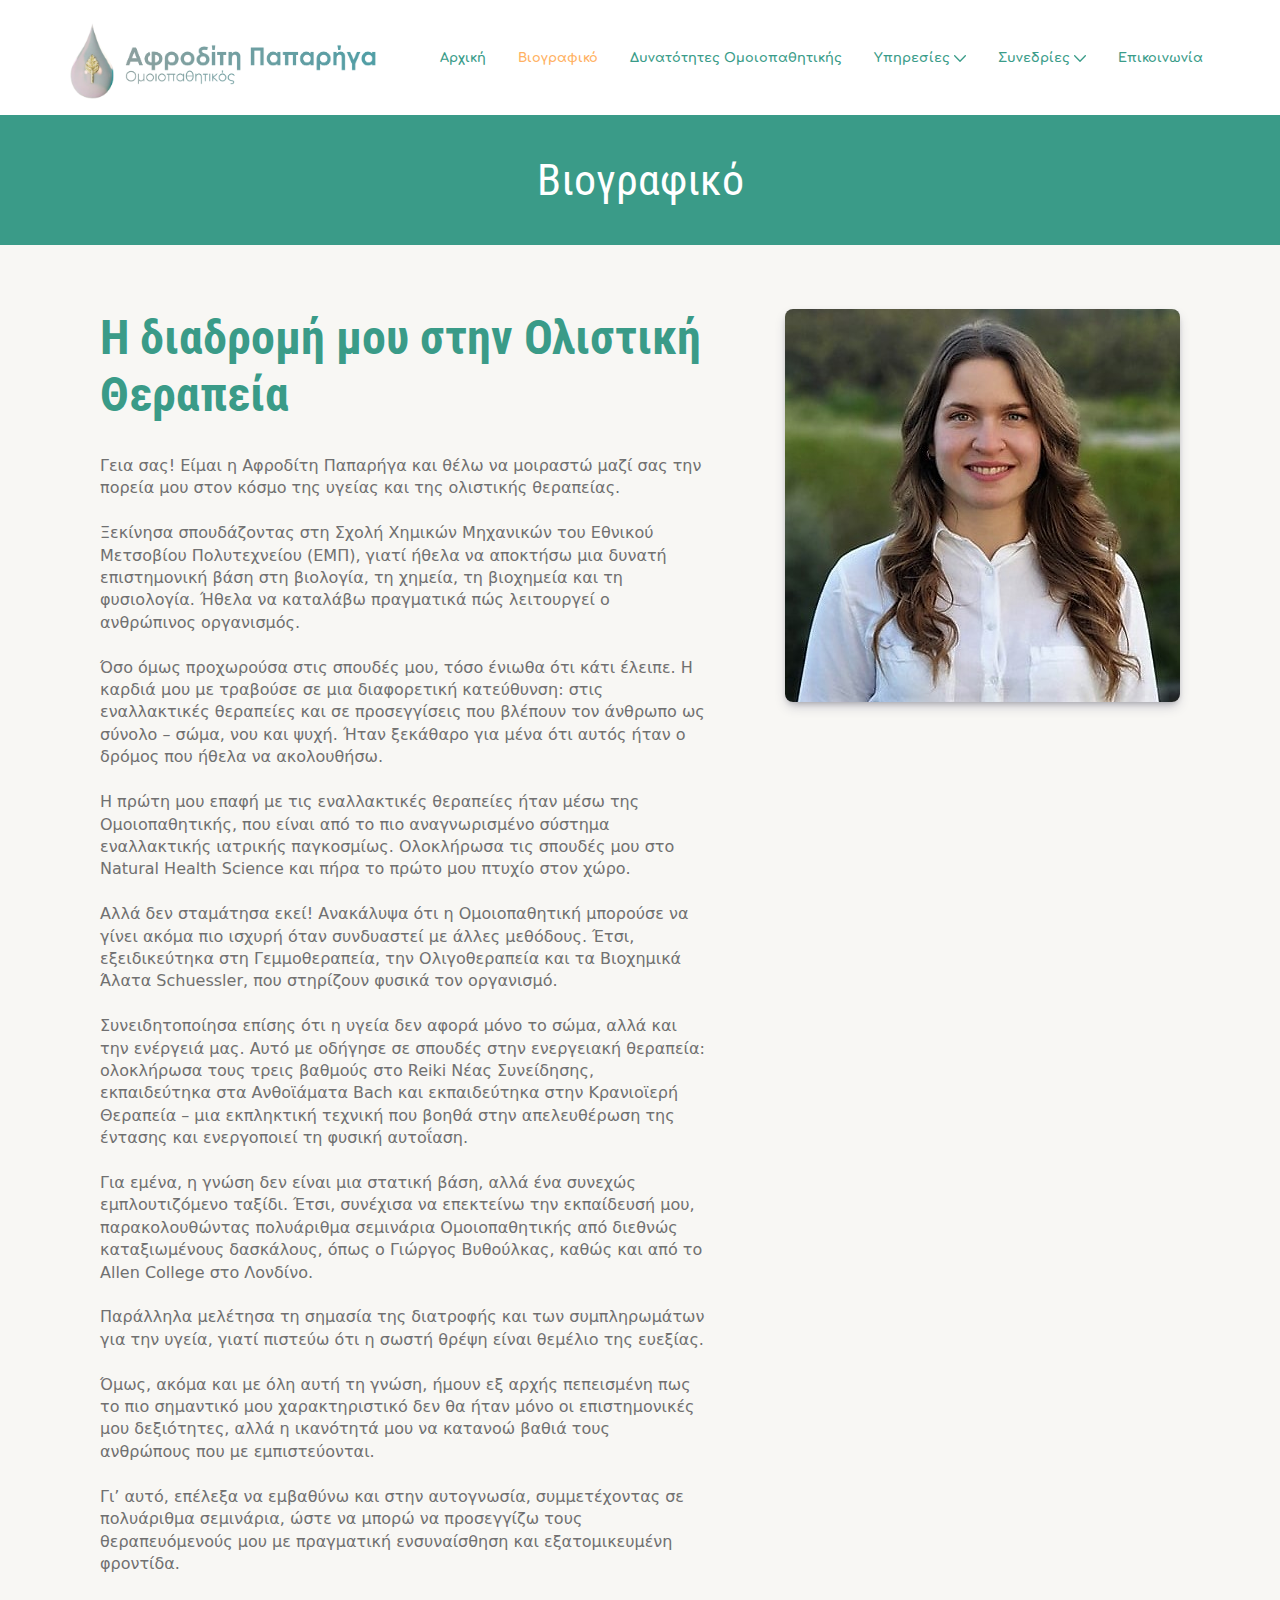
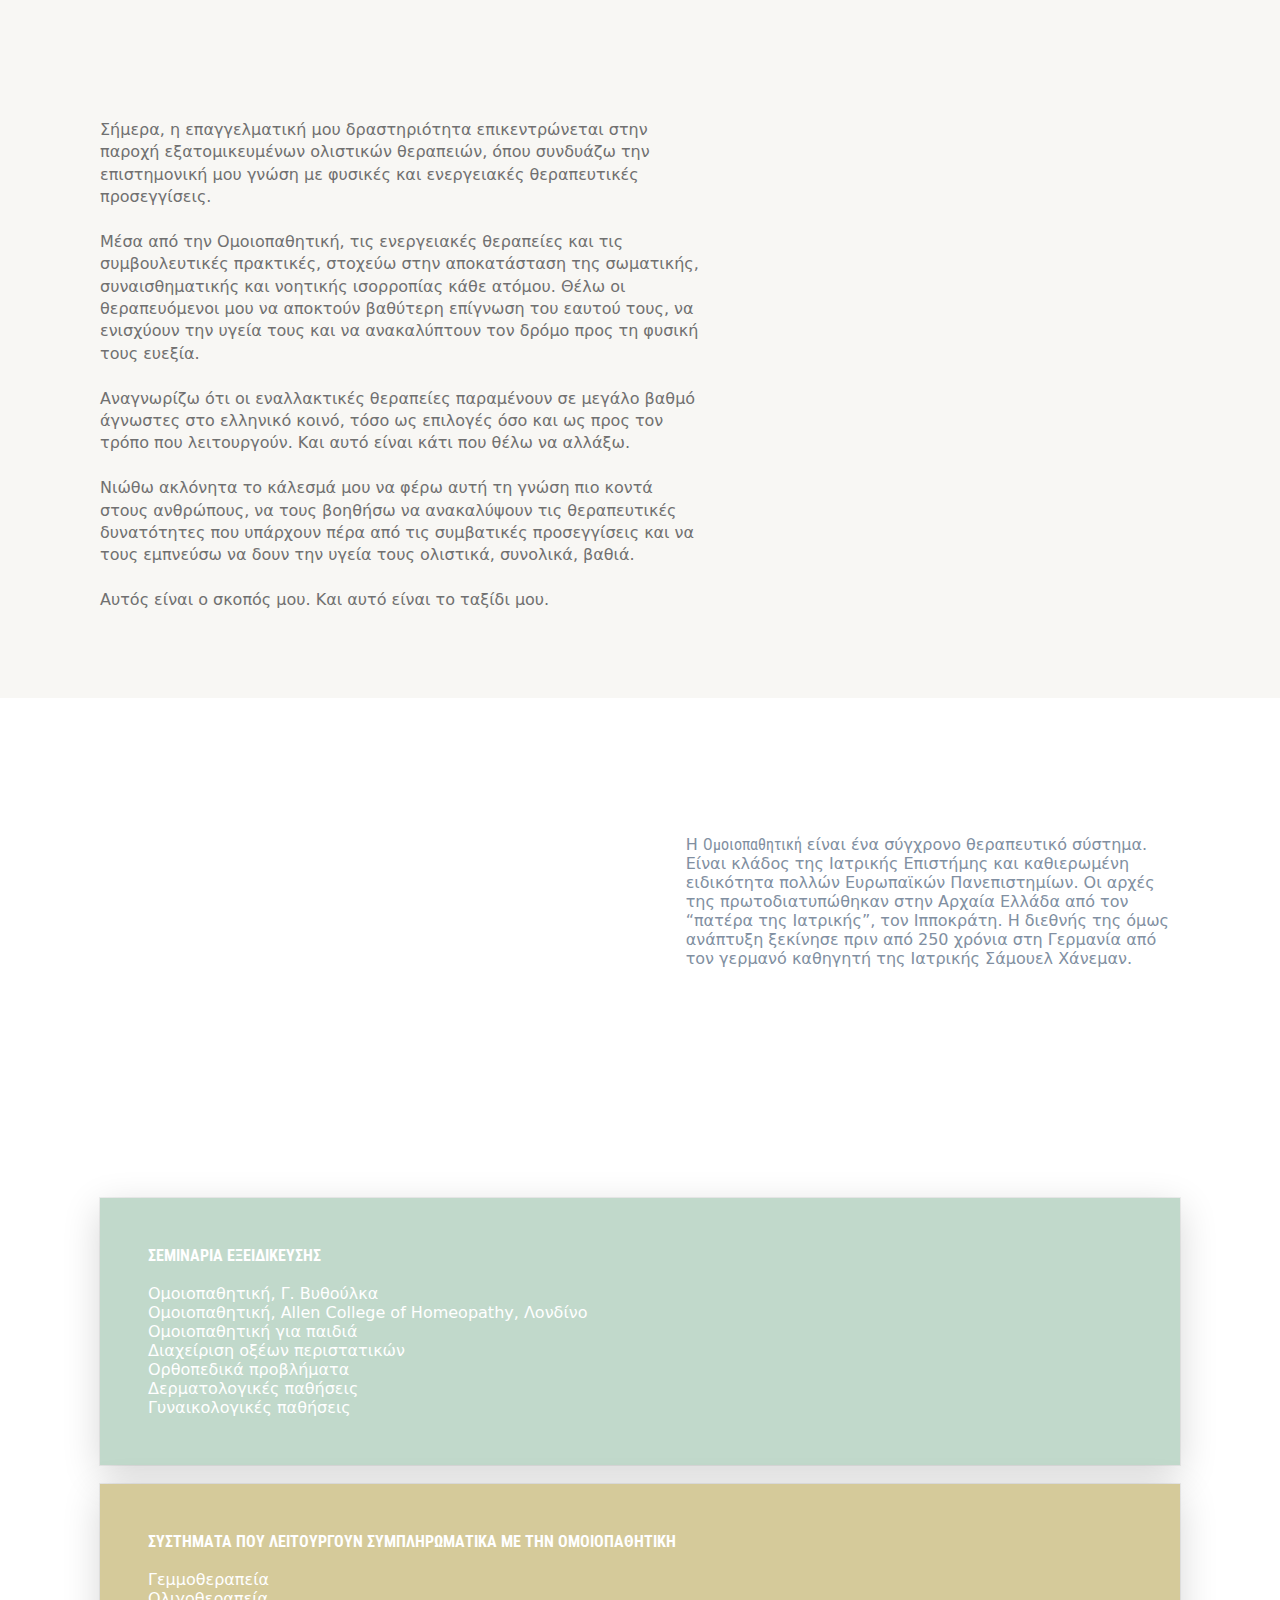
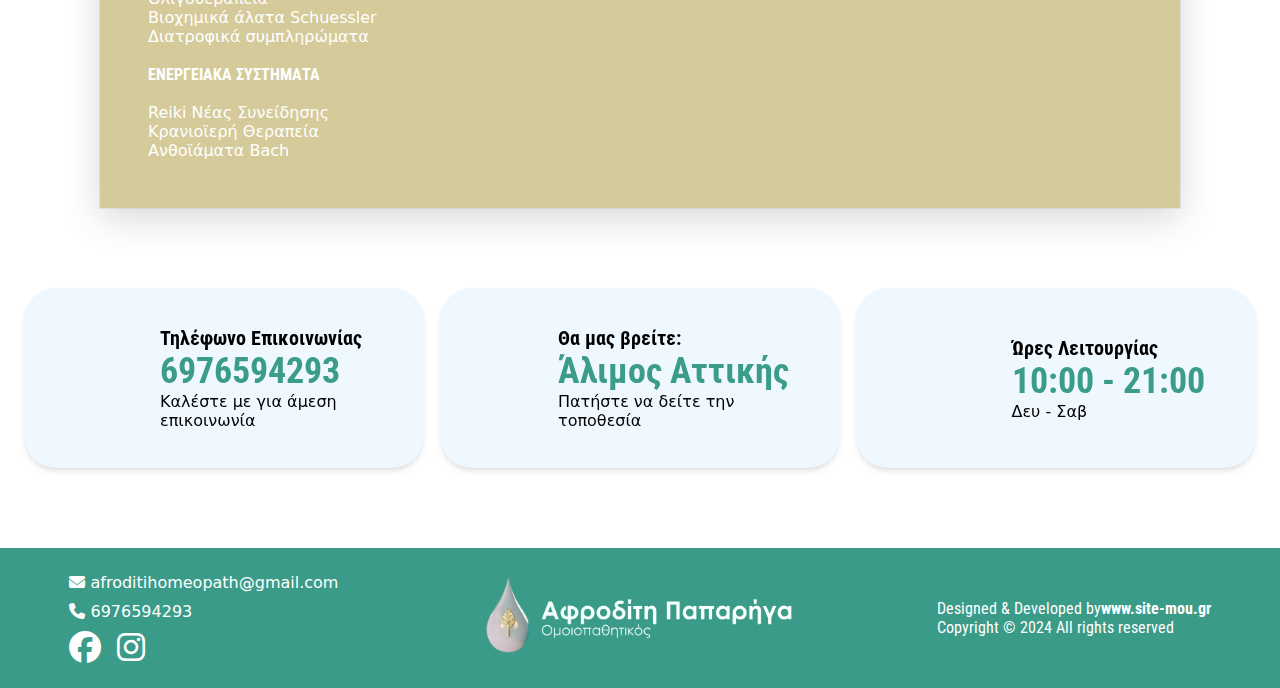
==== bio.html @ 02748677 "final content" ====
<!DOCTYPE html>
<html lang="en">
    <head>
        <!-- SEO Meta Tags -->
    <title> Αφροδίτη Παπαρήγα | Βιογραφικό</title>
    <meta name="description" content="Η Αφροδίτη Παπαρήγα, εξειδικευμένη ομοιοπαθητικός, προσφέρει φυσικές θεραπείες και εξατομικευμένη φροντίδα για την αποκατάσταση της υγείας σας. Κλείστε ραντεβού σήμερα!">
    <meta name="keywords" content="βιογραφικό, επαγγελματικό προφίλ, εμπειρία, ολιστική υγεία, ομοιοπαθητική, εναλλακτικές θεραπείες, φυσικές θεραπείες, θεραπευτής, ειδικός υγείας, προσωπική διαδρομή, επαγγελματική πορεία">
    <meta name="author" content="Αφροδίτη Παπαρήγα">

    <!-- Open Graph / Facebook -->
    <meta property="og:type" content="website">
    <meta property="og:url" content="https://homeopath-afroditi.netlify.app/bio">
    <meta property="og:title" content="Βιογραφικό">
    <meta property="og:description" content="Εξειδικευμένη ομοιοπαθητικός, προσφέροντας εξατομικευμένες θεραπείες για τη φυσική αποκατάσταση της ισορροπίας του οργανισμού.">
    <meta property="og:image" content="https://homeopath-afroditi.netlify.app/images/logo3.png">

    <!-- Twitter -->
    <meta property="twitter:card" content="summary_large_image">
    <meta property="twitter:url" content="https://homeopath-afroditi.netlify.app/bio">
    <meta property="twitter:title" content="Ομοιοπαθητικός Αφροδίτη Παπαρήγα - Φυσικές Θεραπείες & Ολιστική Υγεία">
    <meta property="twitter:description" content="Εξειδικευμένη ομοιοπαθητικός, προσφέροντας εξατομικευμένες θεραπείες για τη φυσική αποκατάσταση της ισορροπίας του οργανισμού.">
    <meta property="twitter:image" content="https://homeopath-afroditi.netlify.app/images/logo3.png">

    <!-- Structured Data -->
    <script type="application/ld+json">
        {
        "@context": "http://schema.org",
        "@type": "LocalBusiness",
        "name": "Αφροδίτη Παπαρήγα",
        "jobTitle": "Ομοιοπαθητικός",
        "description": "Εξειδικευμένη ομοιοπαθητικός με εμπειρία στην ολιστική προσέγγιση της υγείας, προσφέροντας εξατομικευμένες θεραπείες για τη φυσική αποκατάσταση της ισορροπίας του οργανισμού.",
        "email": "afroditihomeopath@gmail.com",
        "telephone": "+306976594293",
        "url": "https://homeopath-afroditi.netlify.app/",
        "sameAs": [
            "https://www.instagram.com/homeopath_afroditi/",
            "https://www.facebook.com/profile.php?id=100091454679012"
        ]
        }
    </script>

        <!-- Breadcrumb Schema -->
        <script src="breadcrumb-schema.js"></script>

        <!-- Sitemap and Robots -->
        <link rel="sitemap" type="application/xml" title="Sitemap" href="https://homeopath-afroditi.netlify.app/sitemap.xml">
        <meta name="robots" content="index, follow">
    
    <!-- Favicon -->
    <link rel="icon" href="images/favicon.png" type="image/x-icon">
    <meta name="viewport" content="width=device-width, initial-scale=1.0">

    <link rel="stylesheet" href="https://cdnjs.cloudflare.com/ajax/libs/font-awesome/6.4.0/css/all.min.css">
    <link rel="stylesheet" href="/styles.css">
    <link rel="stylesheet" href="/bio.css">

    <link rel="preconnect" href="https://fonts.googleapis.com">
    <link rel="preconnect" href="https://fonts.gstatic.com" crossorigin>
    <link href="https://fonts.googleapis.com/css2?family=Comfortaa:wght@300..700&family=Euphoria+Script&family=Ibarra+Real+Nova:ital,wght@0,400..700;1,400..700&family=Nunito:ital,wght@0,200..1000;1,200..1000&family=Roboto+Condensed:ital,wght@0,100..900;1,100..900&display=swap" rel="stylesheet">
</head>
<body>
    <header>
        <div class="header">
            <a href="index.html" class="logo-container">
                <img src="/images/logo.png" alt="Λογότυπο Παπαρήγα Αφροδίτη" class="logo">
            </a>
            <div class="burger-menu">&#9776;</div>
            <nav>
                <ul>
                    <li><a href="index.html" class="nav-item">Αρχική</a></li>
                    <li><a href="bio.html" class="nav-item" style="color: #FFB162;">Βιογραφικό</a></li>
                    <li class="nav-item dropdown">
                        <a href="dunatotites_omoiopathitikis.html" class="nav-link">Δυνατότητες&nbsp;Ομοιοπαθητικής</a>
                        <ul class="dropdown-menu">
                            <li><a href="dunatotites_omoiopathitikis.html#dermatika">Διαχείριση Δερματικών</a></li>
                            <li><a href="dunatotites_omoiopathitikis.html#autoanosa">Διαχείριση Αυτοάνοσων Νοσημάτων</a></li>
                            <li><a href="dunatotites_omoiopathitikis.html#ormonika">Αποκατάσταση Ορμονικής Ισορροπίας</a></li>
                            <li><a href="dunatotites_omoiopathitikis.html#xronia">Αντιμετώπιση Χρόνιων Πόνων</a></li>
                            <li><a href="dunatotites_omoiopathitikis.html#agxos">Διαχείριση Άγχους και Στρες</a></li>
                            <li><a href="dunatotites_omoiopathitikis.html#pepsi">Βελτίωση Πέψης και Υγείας Εντέρου</a></li>
                            <li><a href="dunatotites_omoiopathitikis.html#enisxisi">Ενίσχυση του Ανοσοποιητικού Συστήματος</a></li>
                            <li><a href="dunatotites_omoiopathitikis.html#ipnos">Βελτίωση του Ύπνου</a></li>
                            <li><a href="dunatotites_omoiopathitikis.html#detox">DETOX- Αποτοξίνωση και Καθαρισμός Σώματος</a></li>
                        </ul>
                    </li>
                    <li class="nav-item dropdown">
                        <a href="services/omoiopathitiki.html" class="nav-link">Υπηρεσίες&nbsp;<img src="images/line-angle-down-icon.svg" alt="^"></a>
                        <ul class="dropdown-menu">
                            <li><a href="services/omoiopathitiki.html">Ομοιοπαθητική</a></li>
                            <li><a href="services/fisiki_upostiriksi.html">Συμπληρωματικά Συστήματα Φυσικής Υποστήριξης του οργανισμού</a></li>
                            <li><a href="services/energiakes_therapeies.html">Ενεργειακές Θεραπείες</a></li>
                        </ul>
                    </li>
                    <li class="nav-item dropdown">
                        <a href="services/diazosis.html" class="nav-link">Συνεδρίες&nbsp;<img src="images/line-angle-down-icon.svg" alt="^"></a>
                        <ul class="dropdown-menu">
                            <li><a href="/services/onlinesession.html">Διαδικτυακές Συνεδρίες</a></li>
                            <li><a href="services/diazosis.html">Δια Ζώσης Συνεδρίες</a></li>
                        </ul>
                    </li>
                    <li class="nav-item dropdown-mobile">
                        <div class="nav-link">Δυνατότητες&nbsp;Ομοιοπαθητικής&nbsp;<img src="images/line-angle-down-icon.svg" alt="^"></div>
                        <ul class="dropdown-menu-mobile">
                            <li><a href="dunatotites_omoiopathitikis.html#dermatika">Διαχείριση Δερματικών</a></li>
                            <li><a href="dunatotites_omoiopathitikis.html#autoanosa">Διαχείριση Αυτοάνοσων Νοσημάτων</a></li>
                            <li><a href="dunatotites_omoiopathitikis.html#ormonika">Αποκατάσταση Ορμονικής Ισορροπίας</a></li>
                            <li><a href="dunatotites_omoiopathitikis.html#xronia">Αντιμετώπιση Χρόνιων Πόνων</a></li>
                            <li><a href="dunatotites_omoiopathitikis.html#agxos">Διαχείριση Άγχους και Στρες</a></li>
                            <li><a href="dunatotites_omoiopathitikis.html#pepsi">Βελτίωση Πέψης και Υγείας Εντέρου</a></li>
                            <li><a href="dunatotites_omoiopathitikis.html#enisxisi">Ενίσχυση του Ανοσοποιητικού Συστήματος</a></li>
                            <li><a href="dunatotites_omoiopathitikis.html#ipnos">Βελτίωση του Ύπνου</a></li>
                            <li><a href="dunatotites_omoiopathitikis.html#detox">DETOX- Αποτοξίνωση και Καθαρισμός Σώματος</a></li>
                        </ul>
                    </li>
                    <li class="nav-item dropdown-mobile">
                        <div class="nav-link">Υπηρεσίες&nbsp;<img src="images/line-angle-down-icon.svg" alt="^"></div>
                        <ul class="dropdown-menu-mobile">
                            <li><a href="services/omoiopathitiki.html">Ομοιοπαθητική</a></li>
                            <li><a href="services/fisiki_upostiriksi.html">Συμπληρωματικά Συστήματα Φυσικής Υποστήριξης του οργανισμού</a></li>
                            <li><a href="services/energiakes_therapeies.html">Ενεργειακές Θεραπείες</a></li>
                        </ul>
                    </li>
                    <li class="nav-item dropdown-mobile">
                        <div class="nav-link">Συνεδρίες&nbsp;<img src="images/line-angle-down-icon.svg" alt="^"></div>
                        <ul class="dropdown-menu-mobile">
                            <li><a href="/services/onlinesession.html">Διαδικτυακές Συνεδρίες</a></li>
                            <li><a href="services/diazosis.html">Δια Ζώσης Συνεδρίες</a></li>
                        </ul>
                    </li>                    
                    <li><a href="contact.html" class="nav-item">Επικοινωνία</a></li>
                    <li>
                        <div class="nav-footer">
                            <img src="/images/logo.png" alt="Λογότυπο Αφροδίτη Παπαρήγα" class="logo">

                            <a href="mailto: afroditihomeopath@gmail.com">
                                <p><i class="fas fa-envelope"></i> afroditihomeopath@gmail.com</p>
                            </a>
                            <a href="tel:+306976594293">
                                <p><i class="fas fa-phone"></i> 6976594293</p>
                            </a>
                            <div class="social-icons">
                                <a href="https://www.facebook.com/profile.php?id=100091454679012" class="social-icon" aria-label="Facebook"><i class="fab fa-facebook"></i></a>
                                <a href="https://www.instagram.com/homeopath_afroditi/" class="social-icon" aria-label="Instagram"><i class="fab fa-instagram"></i></a>
                            </div>
                        </div>
                    </li>
                </ul>
            </nav>
        </div>
    </header>
    <div class="title-container">
        <div class="text-animation">Βιογραφικό</div>
    </div>
    <section class="about">
        <div class="about-container">
            <div class="liga-logia"> 
                <h2>Η διαδρομή μου στην Ολιστική Θεραπεία</h2>

                <p>
                    Γεια σας! Είμαι η Αφροδίτη Παπαρήγα και θέλω να μοιραστώ μαζί σας την πορεία
                    μου στον κόσμο της υγείας και της ολιστικής θεραπείας.
                    <br><br>
                                        
                    Ξεκίνησα σπουδάζοντας στη Σχολή Χημικών Μηχανικών του Εθνικού Μετσοβίου
                    Πολυτεχνείου (ΕΜΠ), γιατί ήθελα να αποκτήσω μια δυνατή επιστημονική βάση στη
                    βιολογία, τη χημεία, τη βιοχημεία και τη φυσιολογία. Ήθελα να καταλάβω πραγματικά
                    πώς λειτουργεί ο ανθρώπινος οργανισμός.
                    
                    <br><br>
                    Όσο όμως προχωρούσα στις σπουδές μου, τόσο ένιωθα ότι κάτι έλειπε. Η καρδιά
                    μου με τραβούσε σε μια διαφορετική κατεύθυνση: στις εναλλακτικές θεραπείες και σε
                    προσεγγίσεις που βλέπουν τον άνθρωπο ως σύνολο – σώμα, νου και ψυχή. Ήταν
                    ξεκάθαρο για μένα ότι αυτός ήταν ο δρόμος που ήθελα να ακολουθήσω.
                    
                    <br><br>
                    Η πρώτη μου επαφή με τις εναλλακτικές θεραπείες ήταν μέσω της Ομοιοπαθητικής,
                    που είναι από τo πιο αναγνωρισμένo σύστημα εναλλακτικής ιατρικής παγκοσμίως.
                    Ολοκλήρωσα τις σπουδές μου στο Natural Health Science και πήρα το πρώτο μου
                    πτυχίο στον χώρο.
                    
                    <br><br>
                    Αλλά δεν σταμάτησα εκεί! Ανακάλυψα ότι η Ομοιοπαθητική μπορούσε να γίνει ακόμα
                    πιο ισχυρή όταν συνδυαστεί με άλλες μεθόδους. Έτσι, εξειδικεύτηκα στη
                    Γεμμοθεραπεία, την Ολιγοθεραπεία και τα Βιοχημικά Άλατα Schuessler, που
                    στηρίζουν φυσικά τον οργανισμό.
                    <br><br>
                    Συνειδητοποίησα επίσης ότι η υγεία δεν αφορά μόνο το σώμα, αλλά και την ενέργειά
                    μας. Αυτό με οδήγησε σε σπουδές στην ενεργειακή θεραπεία: ολοκλήρωσα τους
                    τρεις βαθμούς στο Reiki Νέας Συνείδησης, εκπαιδεύτηκα στα Ανθοϊάματα Bach
                    και εκπαιδεύτηκα στην Κρανιοϊερή Θεραπεία – μια εκπληκτική τεχνική που βοηθά
                    στην απελευθέρωση της έντασης και ενεργοποιεί τη φυσική αυτοΐαση.
                    <br><br>
                    Για εμένα, η γνώση δεν είναι μια στατική βάση, αλλά ένα συνεχώς εμπλουτιζόμενο
                    ταξίδι. Έτσι, συνέχισα να επεκτείνω την εκπαίδευσή μου, παρακολουθώντας
                    πολυάριθμα σεμινάρια Ομοιοπαθητικής από διεθνώς καταξιωμένους δασκάλους,
                    όπως ο Γιώργος Βυθούλκας, καθώς και από το Allen College στο Λονδίνο.
                    <br><br>
                    Παράλληλα μελέτησα τη σημασία της διατροφής και των συμπληρωμάτων για την
υγεία, γιατί πιστεύω ότι η σωστή θρέψη είναι θεμέλιο της ευεξίας.
                    <br><br>
                    Όμως, ακόμα και με όλη αυτή τη γνώση, ήμουν εξ αρχής πεπεισμένη πως το πιο
σημαντικό μου χαρακτηριστικό δεν θα ήταν μόνο οι επιστημονικές μου δεξιότητες,
αλλά η ικανότητά μου να κατανοώ βαθιά τους ανθρώπους που με εμπιστεύονται.  
                    <br><br>
                    Γι’ αυτό, επέλεξα να εμβαθύνω και στην αυτογνωσία, συμμετέχοντας σε πολυάριθμα
σεμινάρια, ώστε να μπορώ να προσεγγίζω τους θεραπευόμενούς μου με πραγματική
ενσυναίσθηση και εξατομικευμένη φροντίδα.
                    <br><br>
                </p>
                <div class="liga-logia"> 
                    <h2>Το όραμά μου</h2>
    
                    <p>
                        Σήμερα, η επαγγελματική μου δραστηριότητα επικεντρώνεται στην παροχή
                        εξατομικευμένων ολιστικών θεραπειών, όπου συνδυάζω την επιστημονική μου
                        γνώση με φυσικές και ενεργειακές θεραπευτικές προσεγγίσεις.
                        <br><br>
                                            
                        Μέσα από την Ομοιοπαθητική, τις ενεργειακές θεραπείες και τις συμβουλευτικές
                        πρακτικές, στοχεύω στην αποκατάσταση της σωματικής, συναισθηματικής και
                        νοητικής ισορροπίας κάθε ατόμου. Θέλω οι θεραπευόμενοι μου να αποκτούν
    
                        βαθύτερη επίγνωση του εαυτού τους, να ενισχύουν την υγεία τους και να
                        ανακαλύπτουν τον δρόμο προς τη φυσική τους ευεξία.
                        
                        <br><br>
                        Αναγνωρίζω ότι οι εναλλακτικές θεραπείες παραμένουν σε μεγάλο βαθμό
                        άγνωστες στο ελληνικό κοινό, τόσο ως επιλογές όσο και ως προς τον τρόπο που
                        λειτουργούν. Και αυτό είναι κάτι που θέλω να αλλάξω.
                        
                        <br><br>
                        Νιώθω ακλόνητα το κάλεσμά μου να φέρω αυτή τη γνώση πιο κοντά στους
                        ανθρώπους, να τους βοηθήσω να ανακαλύψουν τις θεραπευτικές δυνατότητες που
                        υπάρχουν πέρα από τις συμβατικές προσεγγίσεις και να τους εμπνεύσω να δουν την
                        υγεία τους ολιστικά, συνολικά, βαθιά.
                        
                        <br><br>
                        Αυτός είναι ο σκοπός μου. Και αυτό είναι το ταξίδι μου.
                        <br><br>
                    </p>
                </div>
            </div>
            <img src="images/profile.jpg" alt="Papariga profile photo">
        </div>
        <div class="about-container">

            
        </div>
    </section>

    <section class="interview">
        <h2>Η συνέντευξή μου στο "Ανάδειξέ το"</h2>
        <div class="video-container">
              <iframe  src="https://www.youtube.com/embed/pRHSomKoMlA?si=an4hlNqKbr3qgSSy" title="YouTube video player" frameborder="0" allow="accelerometer; autoplay; clipboard-write; encrypted-media; gyroscope; picture-in-picture; web-share" referrerpolicy="strict-origin-when-cross-origin" allowfullscreen></iframe>
              <div class="video-text">
                    <p>Η <b>Ομοιοπαθητική</b> είναι ένα σύγχρονο θεραπευτικό σύστημα. Είναι κλάδος της Ιατρικής Επιστήμης και καθιερωμένη ειδικότητα πολλών Ευρωπαϊκών Πανεπιστημίων. Οι αρχές της πρωτοδιατυπώθηκαν στην Αρχαία Ελλάδα από τον “πατέρα της Ιατρικής”, τον Ιπποκράτη. Η διεθνής της όμως ανάπτυξη ξεκίνησε πριν από 250 χρόνια στη Γερμανία από τον γερμανό καθηγητή της Ιατρικής Σάμουελ Χάνεμαν.</p>
              </div>
            </div>
        <div class="colored-section green">
            <p>
                <b>ΣΕΜΙΝΑΡΙΑ ΕΞΕΙΔΙΚΕΥΣΗΣ</b> <br><br>
                Ομοιοπαθητική, Γ. Βυθούλκα<br>
                Ομοιοπαθητική, Allen College of Homeopathy, Λονδίνο<br>
                Ομοιοπαθητική για παιδιά<br>
                Διαχείριση οξέων περιστατικών<br>
                Ορθοπεδικά προβλήματα<br>
                Δερματολογικές παθήσεις<br>
                Γυναικολογικές παθήσεις<br>
            </p>
        </div><br>
        <div class="colored-section orange">
            <p>
                <b>ΣΥΣΤΗΜΑΤΑ ΠΟΥ ΛΕΙΤΟΥΡΓΟΥΝ ΣΥΜΠΛΗΡΩΜΑΤΙΚΑ ΜΕ ΤΗΝ ΟΜΟΙΟΠΑΘΗΤΙΚΗ </b><br><br>
                Γεμμοθεραπεία<br>
                Ολιγοθεραπεία<br>
                Βιοχημικά άλατα Schuessler<br>
                Διατροφικά συμπληρώματα<br><br>

                <b>ΕΝΕΡΓΕΙΑΚΑ ΣΥΣΤΗΜΑΤΑ</b> <br><br>
                Reiki Νέας Συνείδησης<br>
                Κρανιοϊερή Θεραπεία  <br>
                Ανθοϊάματα Bach<br>
            </p>
        </div>
    </section>

    <div class="hero-contact">
        <div class="hero-contact-details">
            <div>
                <h1><i class="fas fa-phone"></i></h1>
            </div>
            <div class="flex-container">
                <h5>Τηλέφωνο Επικοινωνίας</h5>
                <h3>6976594293</h3>
                <p>Καλέστε με για άμεση επικοινωνία</p>
            </div>
        </div>
        <div class="hero-contact-location">
            <div>
                <h1><i class="fas fa-map-marker-alt"></i></h1>
            </div>
            <div class="flex-container">
                <h5>Θα μας βρείτε:</h5>
                <a href="https://www.google.com/maps/place/37%C2%B054'56.5%22N+23%C2%B043'15.6%22E/@37.91568,23.7184251,17z/data=!3m1!4b1!4m4!3m3!8m2!3d37.91568!4d23.721?entry=ttu&g_ep=EgoyMDI1MDEyNi4wIKXMDSoASAFQAw%3D%3D">
                    <h3>Άλιμος Αττικής</h3>
                </a>
                <p>Πατήστε να δείτε την τοποθεσία</p>
            </div>
        </div>
        <div class="hero-contact-details">
            <div>
                <h1><i class="fas fa-clock"></i></h1>
            </div>
            <div class="flex-container">
                <h5>Ώρες Λειτουργίας</h5>
                <h3>10:00 - 21:00</h3>
                <p>Δευ - Σαβ</p>
            </div>
        </div>
    </div>
    <footer class="footer">
        <div class="footer-left">
            <p><i class="fas fa-envelope"></i> afroditihomeopath@gmail.com</p>
            <p><i class="fas fa-phone"></i> 6976594293</p>
            <div class="social-icons">
                <a href="https://www.facebook.com/profile.php?id=100091454679012" class="social-icon" aria-label="Facebook"><i class="fab fa-facebook"></i></a>
                <a href="https://www.instagram.com/homeopath_afroditi/" class="social-icon" aria-label="Instagram"><i class="fab fa-instagram"></i></a>
            </div>
        </div>
        <a href="index.html"><img src="images/logo_white.png" alt="Papariga logo" class="footer-logo"></a>

        <div class="footer-rights">
            <div class="copy">Designed & Developed by<a href="https://www.site-mou.gr/"><b>www.site-mou.gr</b></a>            </div>
            <div class="copy"> Copyright © 2024 All rights reserved</div>
        </div>
    </footer>
    <script src="script.js"></script>
    <script src="breadcrumb-schema.js"></script>

</body>
</html>
---- styles.css ----
*{
    margin: 0;
    padding: 0;
    box-sizing: border-box;
    font-family:'Roboto Condensed', 'PFDinDisplayPro-Regular',system-ui;
}

@font-face {
    font-family: 'PFDinDisplayPro-Regular';
    font-style: normal;
    font-weight: normal;
    src: local('PFDinDisplayPro-Regular'), url('PFDinDisplayPro-Regular.woff') format('woff');
}

h1{ font-size: 72px;
    opacity: 0;
    transform: translateY(100px);
    transition: opacity 1s ease, transform 1s ease;}

h2{ font-size: 48px;
    opacity: 0;
    transform: translateY(50px);
    transition: opacity 1s ease, transform 1s ease;}

h3{ font-size: 36px;}

h4{ font-size: 24px;}

h5{ font-size: 20px;}

h6{ font-size: 16px;}

p{
    font-size: 1rem;
    font-weight: 300;
    font-family: system-ui, -apple-system, BlinkMacSystemFont, 'Segoe UI', Roboto, Oxygen, Ubuntu, Cantarell, 'Open Sans', 'Helvetica Neue', sans-serif;
}

/* HERO SECTION  */
.hero{
    background-color: #3A9B88;
    position: relative;
}
.hero-left{
    height: 100%;
    position: absolute;
    top: 0rem;
    z-index: 1;
    display: flex;
    flex-direction: column;
    align-items: start;
    justify-content: center;
    padding-left: 4rem;
}
.hero h1{
    color: white;
    font-family: 'Georgia',sans-serif;
    font-weight: 400;
}
.hero h2{
    margin-bottom: 1rem;
    font-weight: 300;
    /* font-family: 'Georgia',sans-serif; */

}
.hero-right{
    width: 100%;
    position: relative;
    height: 600px; 
    overflow: hidden;
}
.hero p{
    color: white;
    margin-bottom: 2rem;
    font-family:'' system-ui, -apple-system, BlinkMacSystemFont, 'Segoe UI', Roboto, Oxygen, Ubuntu, Cantarell, 'Open Sans', 'Helvetica Neue', sans-serif;
}
.photo {
    position: absolute;
    top: 0;
    left: 0;
    width: 100%;
    height: 100%;
    background-size: cover;
    background-position: center;
    opacity: 0;
    transform: scale(0.9);
    transition: transform 5s ease, opacity 3s ease;
  }
  
  .photo.active {
    opacity: 1;
    transform: scale(1.2); 
  }

    h1.show{
        opacity: 1;
        transform: translateY(0);
    }
    h2.show{
        opacity: 1;
        transform: translateY(0);
    }
    .hero-contact{
        position: absolute;
        width: 100%;
        bottom: -5rem;
        z-index: 999;
        display: flex;
        align-items: center;
        justify-content: end;
        gap: 2rem;
        padding-right: 5rem;
    }
    .hero-contact p{
        color: black;
    }
    .hero-contact-details, .hero-contact-location{
        display: flex;
        background-color: rgba(240, 248, 255,1);
        flex-direction: row;
        align-items: center;
        justify-content: center;
        border-radius: 2rem;
        padding: 1rem 2rem;
        gap: 2rem;
        width: 400px;
        height: 180px;
        box-shadow: rgba(0, 0, 0, 0.1) 0px 4px 6px -1px, rgba(0, 0, 0, 0.06) 0px 2px 4px -1px;
    }
    .hero-contact-social{
        display: flex;
        background-color: rgba(240, 248, 255,1);
        flex-direction: column;
        align-items: center;
        justify-content: center;
        border-radius: 2rem;
        padding: 1rem 2rem;
        gap: 0;
        width: 400px;
        height: 180px;
        box-shadow: rgba(0, 0, 0, 0.1) 0px 4px 6px -1px, rgba(0, 0, 0, 0.06) 0px 2px 4px -1px;
    }
    .hero-contact-social .social-icons i{
        font-size: 4rem;
    }
    .hero-contact h3{
        color: #3a9c89;
    }
    .hero-contact h1{
        color: hsl(168, 46%, 42%);
    }
    .hero-contact a{
        text-decoration: none;
    }

    .flex-container{
        display: flex;
        flex-direction: column;
        align-items: start;
        height: 100%;
        justify-content:center;
    }
    .flex-container p{
        margin: 0;
    }

@media (width<1000px) {
    .hero-contact{
        position: absolute;
        gap: 1rem;
        padding-right: 0;
        justify-content: center;
    }
    .hero-contact-details, .hero-contact-location, .hero-contact-social{
        width: 340px;
        height: 160px;
    }
    .hero-contact h3{
        font-size: 28px;
    }
    .hero-contact h1{
        font-size: 3rem;
    }
    .hero-contact a{
        text-decoration: none;
    }
    
}
@media (width<550px) {
    .hero-contact p, .hero-contact h5{
        display: none;
    }
    .bio  .hero-contact p{
        display: block;
    }
    .hero p {
        max-width: 300px;
    }
    .hero-right{
        height: 520px;
    }
    .hero-contact-details, .hero-contact-location, .hero-contact-social{
        width: 160px;
        height: 70px;
        padding: 1rem;
        gap: 1rem;
    }
    .hero-contact h3{
        font-size: 18px;
    }
    .hero h1{
        font-size: 3rem;
    }
    .hero-contact h1{
        font-size: 1.5rem;
    }
    .hero h2{
        font-size: 2.2rem;
        font-weight: 400;
    }
    .hero-contact a{
        text-decoration: none;
    }    
    .hero-contact{
        bottom: -2rem;
        z-index: 999;
        display: flex;
        align-items: center;
        justify-content: center;
        gap: 1rem;
    }
}

/* HEADER */

header{
    width: 100%;
}
.header{
    max-width: 1200px;
    margin: 0 auto;
    height: 115px;
    display: flex;
    flex-direction: row;
    align-items: center;
    justify-content: space-around;
    position: relative;
}
.logo{
    width: auto;
    height: 5rem;
}
.logo-container{
    padding-top:
    0.8rem;
}

/* BUTTONS */
button{
    padding: 0.5rem 1rem;
    width: 15rem;
    border: none;
    border-radius: 2rem;
    font-size: 1rem;
    font-weight: 400;
    cursor: pointer;
    background-color: transparent;
    border: 2px solid white;
    color: white;
    transition: background-color ease 0.3s ;
}
button:hover{
    background-color: rgba(199, 199, 199,0.2);
}
.hero-button{
    opacity: 0;
    transform: translateY(150px);
    transition: opacity 1s ease, transform 1s ease;
}
.hero-button.show{
    opacity: 1;
    transform: translateY(0);
}


/* NAVIGATION */


nav ul{
    display: flex;
    align-items: center;   
}
nav li{
    list-style-type: none;
}
nav a{
    text-decoration: none;
    color: #3a9c89;
    font-size: 0.8rem;
    font-weight: 700;
    transition: color 0.3s ease;
    padding: 0.5rem 1rem;
    border-radius: 1rem;
    font-family: 'Comfortaa';
    letter-spacing: normal;
}
nav a:hover, .dropdown-mobile .nav-link:hover{
    color: #aa9242;
}
.nav-footer{
    display: none;
}

.nav-footer .social-icons{
    margin-left: 0.5rem;
    gap: 1rem;
    width: min-content;
}

hr{
    display: none;
}
nav img{
    width: 12px;
}
.burger-menu{
    display: none;
}
.dropdown-menu {
    display: none;
    position: absolute;
    top: 100%;
    /* left: 0; */
    background-color:#2d5e50  ;
    box-shadow: 0 4px 6px rgba(0, 0, 0, 0.1);
    padding: 1rem 0.6rem;
    border-radius: 1rem;
    list-style: none;
    z-index: 1000;
    width: 400px;
    opacity: 0;
    transform: translateY(100px);
    transition: opacity 1s ease-in-out, transform 1s ease-in-out;
}

.dropdown-menu.show{
    display: block;
    opacity: 1;
    transform: translateY(-42px);
}
/* Στυλ για τα items του dropdown */
.dropdown-menu li {
    padding: 2px 16px;
}

.dropdown-menu li a {
    text-decoration: none;
    color: #ffffff;
    display: block;
    font-size: 0.9rem;
    font-weight: 600;
    line-height: 20px;
}

.dropdown-menu li a:hover {
    background-color: #9EC1E4;
    border-radius: 8px;
}
.dropdown-mobile{
    display: none;
}
@media (width< 1200px) {
    nav a{
        font-size: 0.9rem;
    }
    nav ul{
        gap: 0;
    }
}

@media (width< 1000px) {
    nav {
        position: fixed;
        top: 0;
        right: -100%;
        width: 350px;
        height: 100vh;
        flex-direction: column;
        align-items: start;
        box-shadow: -2px 0 5px rgba(0, 0, 0, 0.2);
        transition: right 0.3s ease-in-out;
        z-index: 9998;
        background-color: #032c2c;
    }
    nav ul{
        flex-direction: column;
        width: 100%;
        height: 100vh;
        padding: 10px;
    }
    nav ul li{
        width: 100%;
        padding: 2px 0;
    }
    nav ul li a{
        display: block;
        width: 100%;
        padding: 10px;
    }
    nav.active{
        right: 0;
    }
    .nav-footer.active{
        display: block;
    }
    .nav-footer a{
        padding: 0;
    }
    
    .nav-footer{
        display: flex;
        align-items: start;
        justify-content: start;
        flex-direction: column;
        margin-top: 5rem;
    }
    nav p{
        font-size: 1.2rem;
        text-align: start;
        margin-bottom: 1rem;
        padding-left: 1rem;
    }

    nav .social-icons{
        display: flex;
        justify-content: start;
        margin-top: 3rem;
    }
    nav .social-icons i{
        font-size: 3rem;
        
    }
    .header{
        height: auto;
        /* flex-direction: column; */
        padding-bottom: 1rem;
        position: relative;
    }
    .burger-menu {
        display: block;
        position: relative;
        font-size: 32px;
        cursor: pointer;
        color: #3A9B88;
        z-index: 9999; /* Higher than nav */
    }
    
    .burger-menu.open {
        font-size: 32px;
        transition: all ease 0.7s;
        color: white;
    }
    .close-menu {
        font-size: 30px;
        cursor: pointer;
        align-self: flex-end;
    }
    .logo, .footer-logo{
        height: 4.2rem;
    }
    .dropdown-menu {
        display: none;
        position: absolute;
        top: 100%;
        /* left: 0; */
        background-color:#2d5e50  ;
        box-shadow: 0 4px 6px rgba(0, 0, 0, 0.1);
        padding: 1rem;
        border-radius: 1rem;
        list-style: none;
        z-index: 1000;
        width: 100%;
        opacity: 0;
        transform: translateY(100px);
        transition: opacity 1s ease-in-out, transform 1s ease-in-out;
    }
    
    .dropdown-menu.show{
        display: block;
        opacity: 1;
        transform: translateY(-200px);
    }
    .dropdown{
        display: none;
    }
    .dropdown-menu-mobile{
        display: none;
        opacity: 0;
        height: min-content;
    }
    .dropdown-mobile{
        display: block;
    }
    .dropdown-menu-mobile.show{
        display: block;
        opacity: 1;
    }
    .dropdown-menu-mobile.close{
        display: none;
    }
    
    .nav-link{
        text-decoration: none;
        color: #3a9c89;
        font-weight: 700;
        padding: 0.5rem 0.65rem;
        font-family: 'Comfortaa';
        cursor: pointer;
        font-size: 0.9rem;
        width: fit-content;
    }
}
@media (width< 550px) {

    nav { 
        overflow: scroll;
        padding-top: 5rem;
    }
   nav li a, .nav-link{
    font-size: 1.2rem;
    color: #86b8aa;
   }
   .dropdown-menu-mobile li a{
        font-size: 1rem;
        color: #2f7d6e;
   } 
   .dropdown-menu-mobile li a:hover{
    font-size: 1rem;
    color: #41aa95;
} 
   nav .social-icons{
    margin-top: 1rem;
   }
   nav p{
    font-size: 1rem;
    font-weight: 200;
   }
   .nav-footer{
    padding-top: 0.7rem;
   }
   .text-animation{
    text-align: center;
   }
}


/* ABOUT AFRODITI */

.about{
    background-color: #fafffb;
    padding: 15rem 0 10rem;
    width: 100%;
    display: flex;
    justify-content: center;
}
.about-container{
    display: flex;
    align-items: start;
    max-width: 1080px;
    gap: 5rem;
}
.liga-logia{
    display: flex;
    flex-direction: column;
    justify-content: center;
    align-items: start;
    gap: 2rem;
    color: #3A9B88;
}
.about img{
    width: 400px;
    box-shadow: rgba(50, 50, 93, 0.25) 0px 6px 12px -2px, rgba(0, 0, 0, 0.3) 0px 3px 7px -3px;
}
.about button{
    color: #3A9B88;
    border: 2px solid #3A9B88;
}
.about button:hover{
    background-color:#3A9B88;
    color: white;
}
.about p{
    max-width: 760px;
    color: rgb(70, 70, 70);
    line-height: 1.4rem;
}

@media (width< 1200px) {
    .about img{
        width: 350px;
    }
    .about-container{
        gap: 5rem;
    }
}

@media (width< 1000px) {


    .about h2{
        font-size: 40px;
    }
    .liga-logia{
        gap: 1rem;
    }
    .about button {
        padding: 8px 0;
    }

    .about p{
        max-width: 700px;
    }
    .about-container{
        gap: 2rem;
        display: flex;
        flex-direction: column;
        align-items: center;
    }
}
@media (width< 550px) {
    .about{
        padding: 8rem 0 3rem;
    }
    .liga-logia h2{
        text-align: start;
    }
    .liga-logia{
        align-items: center;
    }
    .about p{
        text-align: start;
        margin-bottom: 1rem;
        max-width: 300px;
    }
    .about h2{
        font-size: 32px;
        padding: 0 3rem;
    }
    .about img{
        width: 300px;
    }

}

/* SERVICES  */
.services{
    width: 100%;
    background-image: linear-gradient(to bottom, #3a9b88, white);
    background-color: #3A9B88;
    display: flex;
    flex-direction: column;
    align-items: center;
    padding: 2rem 0;
    position: relative;
    /* height: 500px; */
    margin-bottom: 4rem;
}
.services-top{
    width: 100%;
    display: flex;
    justify-content: center;
    padding: 2rem 4rem;
}

.services img{
    width: 100%;
}
.services-tabs{
    display: flex;
    justify-content: center;
    align-items: center;
    gap: 2rem;
    margin-bottom: 2rem;
}
.services h2{
    color: white;
    letter-spacing: 0.1rem;
}
.services h4{
    color: #3A9B88;
    margin-bottom: 0.6rem;
}
.services-top h4{
    color: #3A9B88;
}
.services h5{
    margin-bottom: 1rem;
}
.tab{
    display: flex;
    flex-direction: column;
    align-items: center;
    justify-content: center;
    width: 320px;
    height: 400px;
    border-top-left-radius: 30px;
    border-top-right-radius: 30px;
    overflow: hidden;
    box-shadow: 0 4px 10px rgba(0, 0, 0, 0.1), 
                0 2px 3px rgba(0, 0, 0, 0.05); 
    cursor: pointer;
    background-color: white;
/* FOR TABS EFFECT */
    opacity: 0;
    transform: translateX(-100px);
    transition: opacity 0.6s ease-out, transform 0.6s ease-out;
}
.tab a{
    text-decoration: none;
}
.tab.show {
    opacity: 1;
    transform: translateX(0);
}
.tab:hover{
    transform: translateY(2px);
}
.tab h3{
    margin-bottom: 1rem;
}
.tab h6{
    color: #3A9B88;
    transition: all 0.3s ease;
}
.tab h6:hover{
    color: #FFB162;
}
.tab p{
    max-width: 300px;
    margin-bottom: 1rem;
    color: rgb(119, 119, 119);
}
.tab-container{
    display: flex;
    flex-direction: column;
    justify-content: space-between;
    padding: 1rem 2rem 2rem;
    cursor: pointer;
    height: 220px;
}

.image-container{
    height: 200px;
    width: 100%;
    background-image: url(images/homeopathy.png);
    background-size: cover;
    background-position: center;
}
.image-container1{
    height: 200px;
    width: 100%;
    background-image: url(images/Gemotherapy.jpg);
    background-size: cover;
    background-position: center;
}
.image-container2{
    height: 200px;
    width: 100%;
    background-image: url(images/reiki.png);
    background-size: cover;
    background-position: center;
}
@media (width< 1000px) {
    .services-tabs{
        flex-wrap: wrap;
        justify-content: center;
        align-items: center;
        gap: 2rem;
        margin-bottom: 2rem;
    }
    .contact{
        position: relative;
    }
}

/* SOCIAL */

.title-container{
    display: flex;
    justify-content: center;
    align-items: center;
    background-color: #3A9B88;
    height: 130px;
    width: 100%;
}
.social-text{
    font-size: 44px;
    color: white;
}
/* CONTACT FORM */
.contact{
    margin: 0;
    padding: 0;
    display: flex;
    justify-content: center;
    align-items: center;
    width: 100%;
}
.contact-section {
    display: grid;
    grid-template-columns: 1fr 1fr;
    width: 100%;
    background: #fff;
    box-shadow: 0 4px 8px rgba(0, 0, 0, 0.1);
    overflow: hidden;
}

.map-container {
    height: 100%;
}

.map-container iframe {
    width: 100%;
    height: 100%;
    border: none;
}

.form-container {
    padding: 3rem 4rem;
    margin: 0;
}

.form-container h2 {
    color: #3A9B88;
    margin-bottom: 1rem;
    
}

.form-container form {
    display: flex;
    flex-direction: column;
}

.form-container input,
.form-container textarea,
.form-container button {
    margin-bottom: 1rem;
    padding: 0.8rem;
    border: 1px solid #ddd;
    border-radius: 5px;
    font-size: 1rem;
}

.form-container input:focus,
.form-container textarea:focus {
    outline: none;
    border-color: #3A9B88;
}

.form-container button {
    background-color: #3A9B88;
    color: #fff;
    border: none;
    cursor: pointer;
    width: 100%;
    transition: background-color 0.3s ease;
}

.form-container button:hover {
    background-color: #2f7d6e;
}
.form-container p{
    font-size: 1rem;
    margin-bottom: 1rem;
}

.social-icons{
    display: flex;
    gap: 1rem;
}
.social-icon i{
    transition: all ease 0.3s;
    font-size: 3rem;
    color: #3A9B88;
}
.social-icon i:hover{
    transform: translateY(-3px);
    color: #2f7d6e;
}
.social-container{
    display: flex;
    flex-direction: column;
    align-items: center;
}

@media (max-width: 1000px) {
    .contact-section {
        display: flex;
        flex-direction: column-reverse;
    }
    .contact-section:first-child{
        order: 2;
    }
    .contact-section:last-child{
        order: 1;
    }
    .map-container iframe{
        height: 400px;
    }
}
@media (max-width: 550px) {
    .form-container {
        padding: 1rem 4rem;
        margin-bottom: 2rem;
    }
}
footer{
    background-color: #3A9B88;
}
.footer{
    width: 100%;
    height: 140px;
    background-color: #3A9B88;
    display: flex;
    align-items: center;
    justify-content: space-around;
    color: white;
    position: relative;
}
.footer-rights{
    display: flex;
    flex-direction: column;
    align-items:start;
}
.footer-rights a{
    text-decoration: none;
    color: white;
}
.footer-container{
    /* max-width: 1080px; */
    margin: 0 auto;
    height: 160px;
    background-color: #3A9B88;
    display: flex;
    align-items: center;
    justify-content: space-around;
    color: white;
    position: relative;
    background-color: #3A9B88;
}

.footer .social-icons a i{
    font-size: 2rem;
    color: #ffffff;
}
.footer-left{
    display: flex;
    flex-direction: column;
    align-items: start;
    justify-content: center;
    gap: 0.6rem;
}
.footer-logo{
    height: 5rem;
}

@media (max-width: 1000px) {
    .footer-left{
        display: none;
    }
}
@media (max-width: 500px) {
    .footer{
        flex-direction: column;
        align-items: center;
        justify-content: center;
    }
    .footer-rights{
        align-items: center;
        flex-direction: column-reverse;
    }
    h1{
        font-size: 60px;
    }
    h2{
        font-size: 36px;
    }
}


.toc-container {
    background-color: #f9f9f9;
    padding: 20px;
    margin: 20px auto;
    width: 100%;
    max-width: 1100px;
    border-radius: 10px;
    box-shadow: 0 4px 8px rgba(0, 0, 0, 0.1);
}

.toc-container ul {
    list-style: none;
    padding: 0;
    margin: 0;
}

.toc-container li {
    margin: 10px 0;
}

.toc-container a {
    text-decoration: none;
    /* color: #FFB162; */
    color: #59af97;
    font-family: 'Nunito', sans-serif;
    font-size: 18px;
    font-weight: 400;
    transition: color 0.3s;
}

.toc-container a:hover {
    color: #FFB162;
}

nav a{
    line-height: 1.2rem;
}


  .top-button {
    height: 40px;
    width: 220px;
    display: none;
    position: fixed;
    bottom: 50px;
    background-color: #2f7d6d88;
    color: white;
    border: none;
    border-radius: 8px;
    padding: 10px 15px;
    font-size: 16px;
    cursor: pointer;
    box-shadow: 0 4px 6px rgba(0, 0, 0, 0.1);
    transition: opacity 0.3s ease, transform 0.3s ease;
    z-index: 9999;
  }
  
  .top-button:hover {
    background-color: #FFB162;
  }
  
  .top-button.show {
    display: block;
    opacity: 1;
    transform: translateY(0);
  }
  
  .top-button.hide {
    opacity: 0;
    transform: translateY(20px);
  }
  .sticky-bottom {
    position: absolute !important;
    bottom: auto;
  }

  .cursor {
    display: inline-block;
    font-weight: bold;
    animation: blink 0.8s step-start infinite;
    margin: 0;
    padding: 0;
    font-size: 2.4rem;
    color: white;
}
@keyframes blink {
    50% {
        opacity: 0;
    }
}
---- bio.css ----
body{
    display: flex;
    flex-direction: column;
    align-items: center;
    background-color: #ffffff;
}
header{
    background-color: rgb(255, 255, 255);
}
.title-container{
    display: flex;
    justify-content: center;
    align-items: center;
    background-color: #3A9B88;
    height: 130px;
    width: 100%;
}
.text-animation{
    font-size: 44px;
    color: white;
}
.about{
    flex-direction: column;
    align-items: center;
    justify-content: start;
    padding: 4rem 0 0;
    margin-bottom: 3rem;
    background-color: #F8F7F4;
}
.about-container{
    margin-bottom: 2rem;
    align-items: start;
    position: relative;
}
.about-container img{
    border-radius: 8px;
    position: sticky;
    top: 2rem;
}
.colored-section{
    width: 100%;
    max-width: 1200px;
    padding: 3rem;
    margin-bottom: 0;
    box-shadow: rgba(0, 0, 0, 0.16) 0px 10px 36px 0px, rgba(0, 0, 0, 0.06) 0px 0px 0px 1px;
}
.green{
    background-color: #C1D9CB;
}
.orange{
    background-color:#D5CA9A;
}
.colored-section p{
    max-width: 90%;
    color: white;
    font-weight: 400;
}

.hero-contact{
    position: relative;
    justify-content: center;
    gap: 1rem;
    padding-right: 0;
    margin-bottom: 10rem;
}
.interview{
    max-width: 1080px;
    display: flex;
    flex-direction: column;
    align-items: start;
}
.interview h2{
    color: #3A9B88;
    margin-bottom: 2rem;
}
iframe{
    width:560px ;
    height:315px;
    margin-bottom: 3rem;
}
.video-container{
    display: flex;
    gap: 2rem;
}
.video-container p{
    max-width: 500px;
    color: #818FA1;

}

.about p{
    /* font-family: 'Century Gothic'; */
    font-size: 1rem;
    color: #707070;
}

footer p {
    color: white;
}

@media (max-width: 1000px) {
    .about-container{
        flex-direction: column-reverse;
    }
    .interview{
        align-items: center;
    }
    .video-container{
        flex-direction: column;
        align-items: center;
    }
    .about-container img{
        margin-bottom: 2rem;
        position:relative;
    }
    .video-container p{
        max-width: 600px;
        margin-bottom: 2rem;
    }
    .hero-contact{
        flex-wrap: wrap;
    }
}

@media (max-width: 550px) {
    iframe{
        width:300px ;
        height:auto;
        margin-bottom: 0;
    }
    .video-container{
        flex-direction: column;
        align-items: center;
    }
    .about-container{
        align-items: center;
    }
    .about-container img{
        margin-bottom: 2rem;
        position:relative;
    }
    .video-container p{
        max-width: 320px;
        margin-bottom: 2rem;
    }
    .hero-contact{
        flex-wrap: wrap;
    }
    .hero-contact p, .hero-contact h5{
        display: block;
    }
    .interview h2{
        max-width: 360px;
        text-align: center;
    }
    .colored-section{
        margin-bottom: 2rem;
    }
    .hero-contact-details, .hero-contact-location{
        display: flex;
        background-color: rgba(240, 248, 255,1);
        flex-direction: row;
        align-items: center;
        justify-content: start;
        border-radius: 2rem;
        padding: 1rem 2rem;
        gap: 2rem;
        width: 300px;
        height: 180px;
        box-shadow: rgba(0, 0, 0, 0.1) 0px 4px 6px -1px, rgba(0, 0, 0, 0.06) 0px 2px 4px -1px;
    }
    .hero-contact-social{
        display: flex;
        background-color: rgba(240, 248, 255,1);
        flex-direction: column;
        align-items: center;
        justify-content: center;
        border-radius: 2rem;
        padding: 1rem 2rem;
        width: 300px;
        height: 180px;
        box-shadow: rgba(0, 0, 0, 0.1) 0px 4px 6px -1px, rgba(0, 0, 0, 0.06) 0px 2px 4px -1px;
    }
}
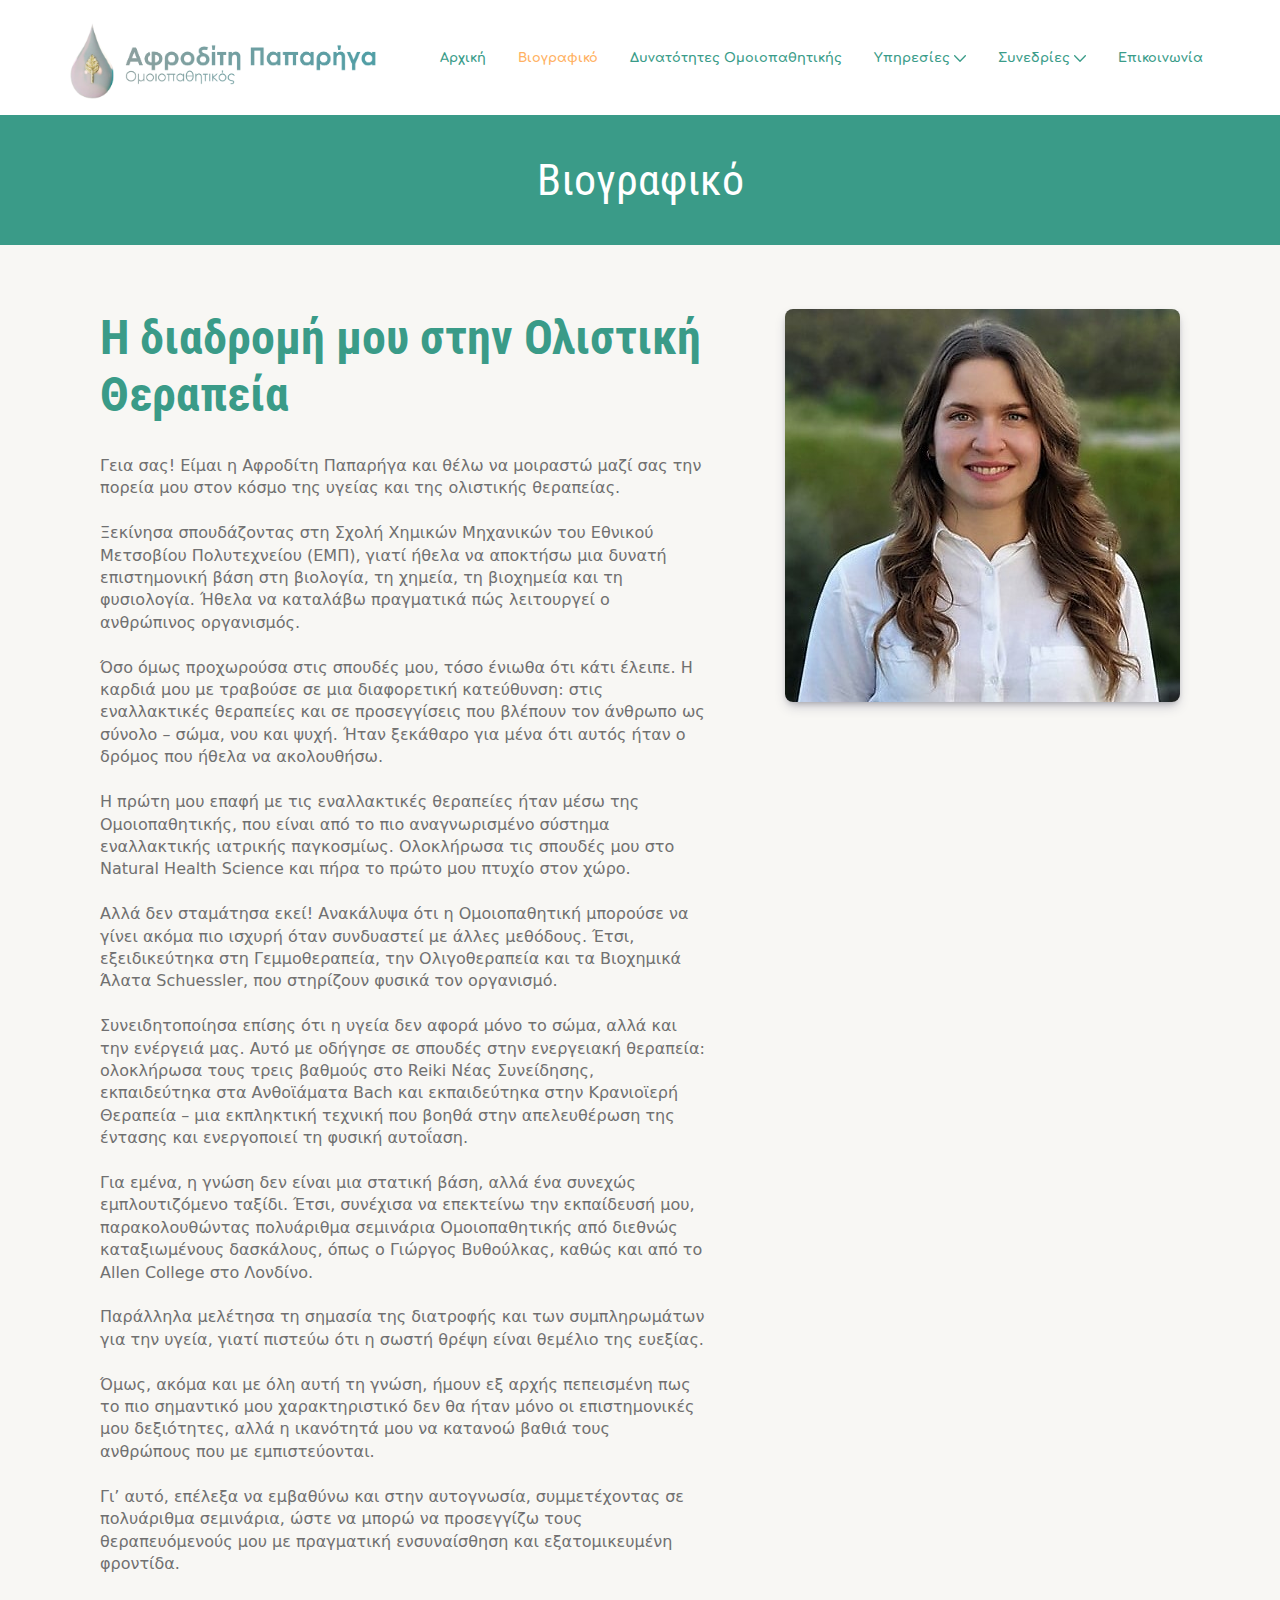
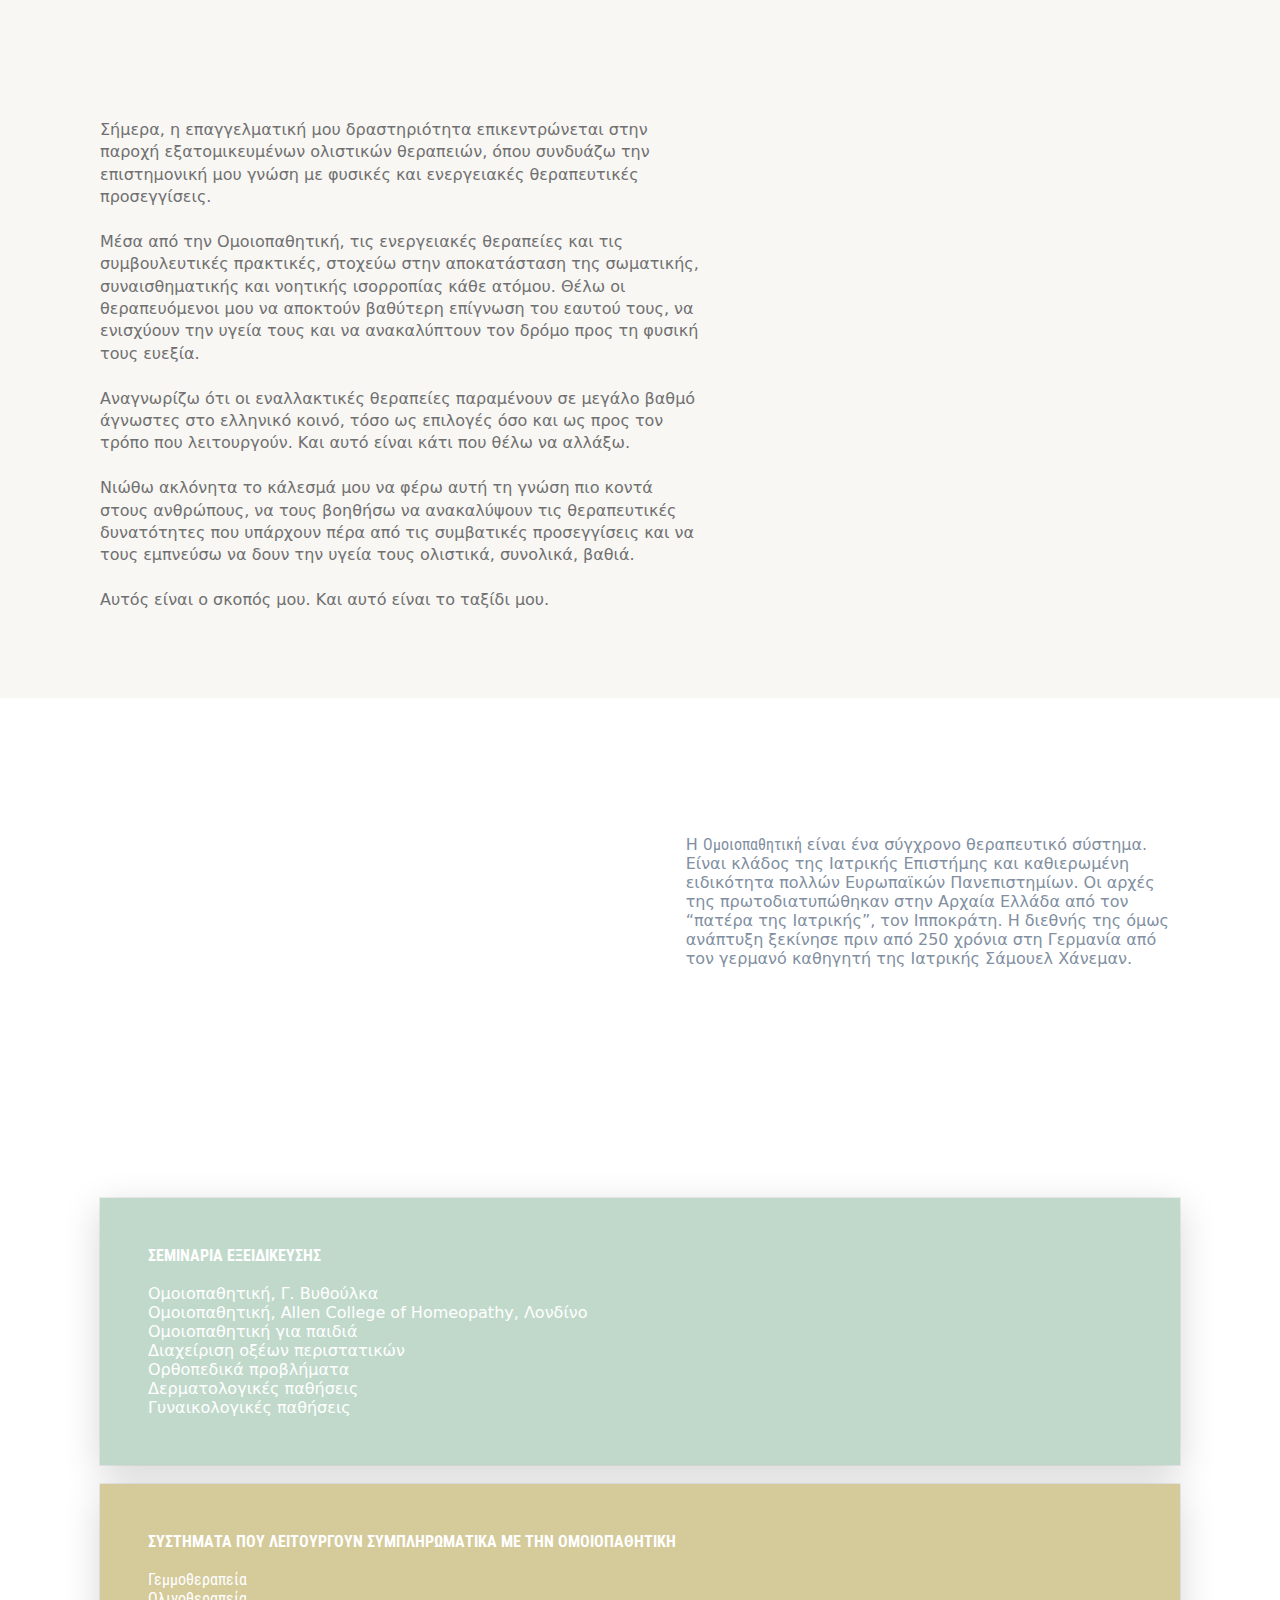
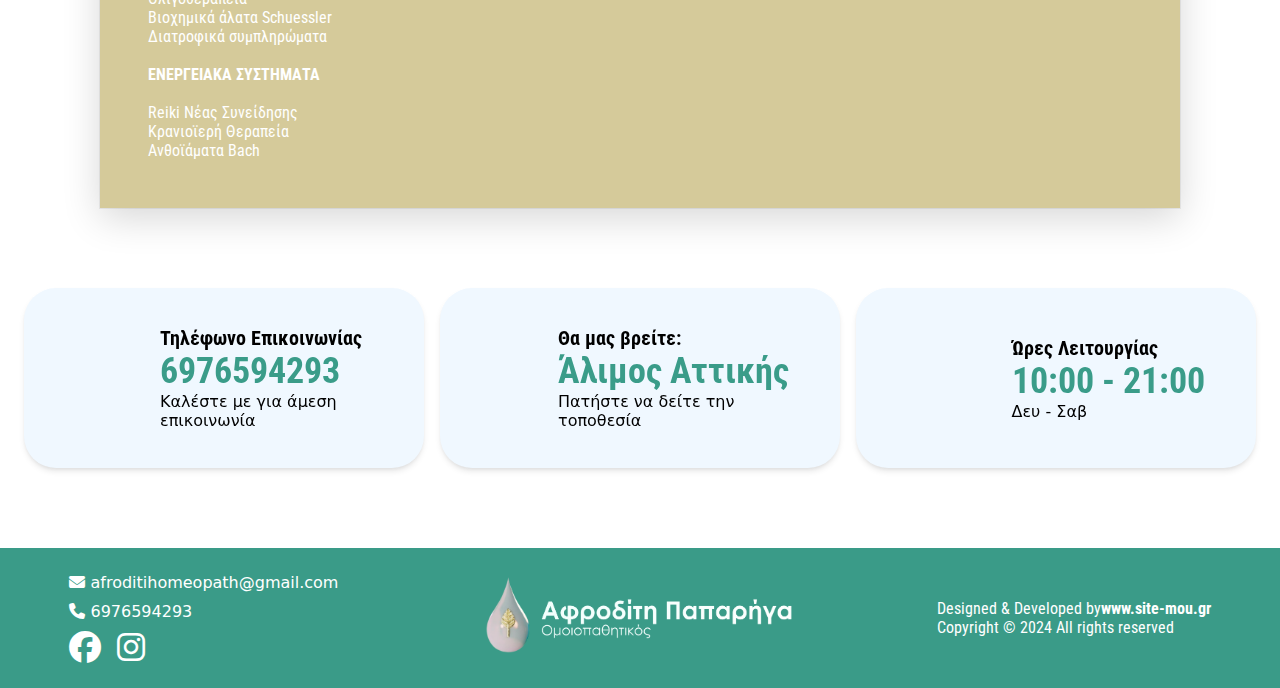
==== commit 9538ce5d: "final content" ====
--- a/bio.html
+++ b/bio.html
@@ -271,15 +271,15 @@
         <div class="colored-section orange">
             <p>
                 <b>ΣΥΣΤΗΜΑΤΑ ΠΟΥ ΛΕΙΤΟΥΡΓΟΥΝ ΣΥΜΠΛΗΡΩΜΑΤΙΚΑ ΜΕ ΤΗΝ ΟΜΟΙΟΠΑΘΗΤΙΚΗ </b><br><br>
-                Γεμμοθεραπεία<br>
-                Ολιγοθεραπεία<br>
-                Βιοχημικά άλατα Schuessler<br>
-                Διατροφικά συμπληρώματα<br><br>
+                <a href="services/fisiki_upostiriksi.html#gemotherapy">Γεμμοθεραπεία</a><br>
+                <a href="services/fisiki_upostiriksi.html#oligotherapy">Ολιγοθεραπεία</a><br>
+                <a href="services/fisiki_upostiriksi.html#alata">Βιοχημικά άλατα Schuessler</a><br>
+                <a href="services/fisiki_upostiriksi.html#simpliromata">Διατροφικά συμπληρώματα</a><br><br>
 
                 <b>ΕΝΕΡΓΕΙΑΚΑ ΣΥΣΤΗΜΑΤΑ</b> <br><br>
-                Reiki Νέας Συνείδησης<br>
-                Κρανιοϊερή Θεραπεία  <br>
-                Ανθοϊάματα Bach<br>
+                <a href="services/energiakes_therapeies.html#reiki">Reiki Νέας Συνείδησης</a><br>
+                <a href="services/energiakes_therapeies.html#kranioieri">Κρανιοϊερή Θεραπεία</a><br>
+                <a href="services/energiakes_therapeies.html#bach">Ανθοϊάματα Bach</a><br>
             </p>
         </div>
     </section>
--- a/bio.css
+++ b/bio.css
@@ -97,7 +97,14 @@
 footer p {
     color: white;
 }
-
+.orange a{
+    text-decoration: none;
+    color: white;
+    transition: color 0.3s ease;
+}
+.orange a:hover{
+    color: #3A9B88;
+}
 @media (max-width: 1000px) {
     .about-container{
         flex-direction: column-reverse;
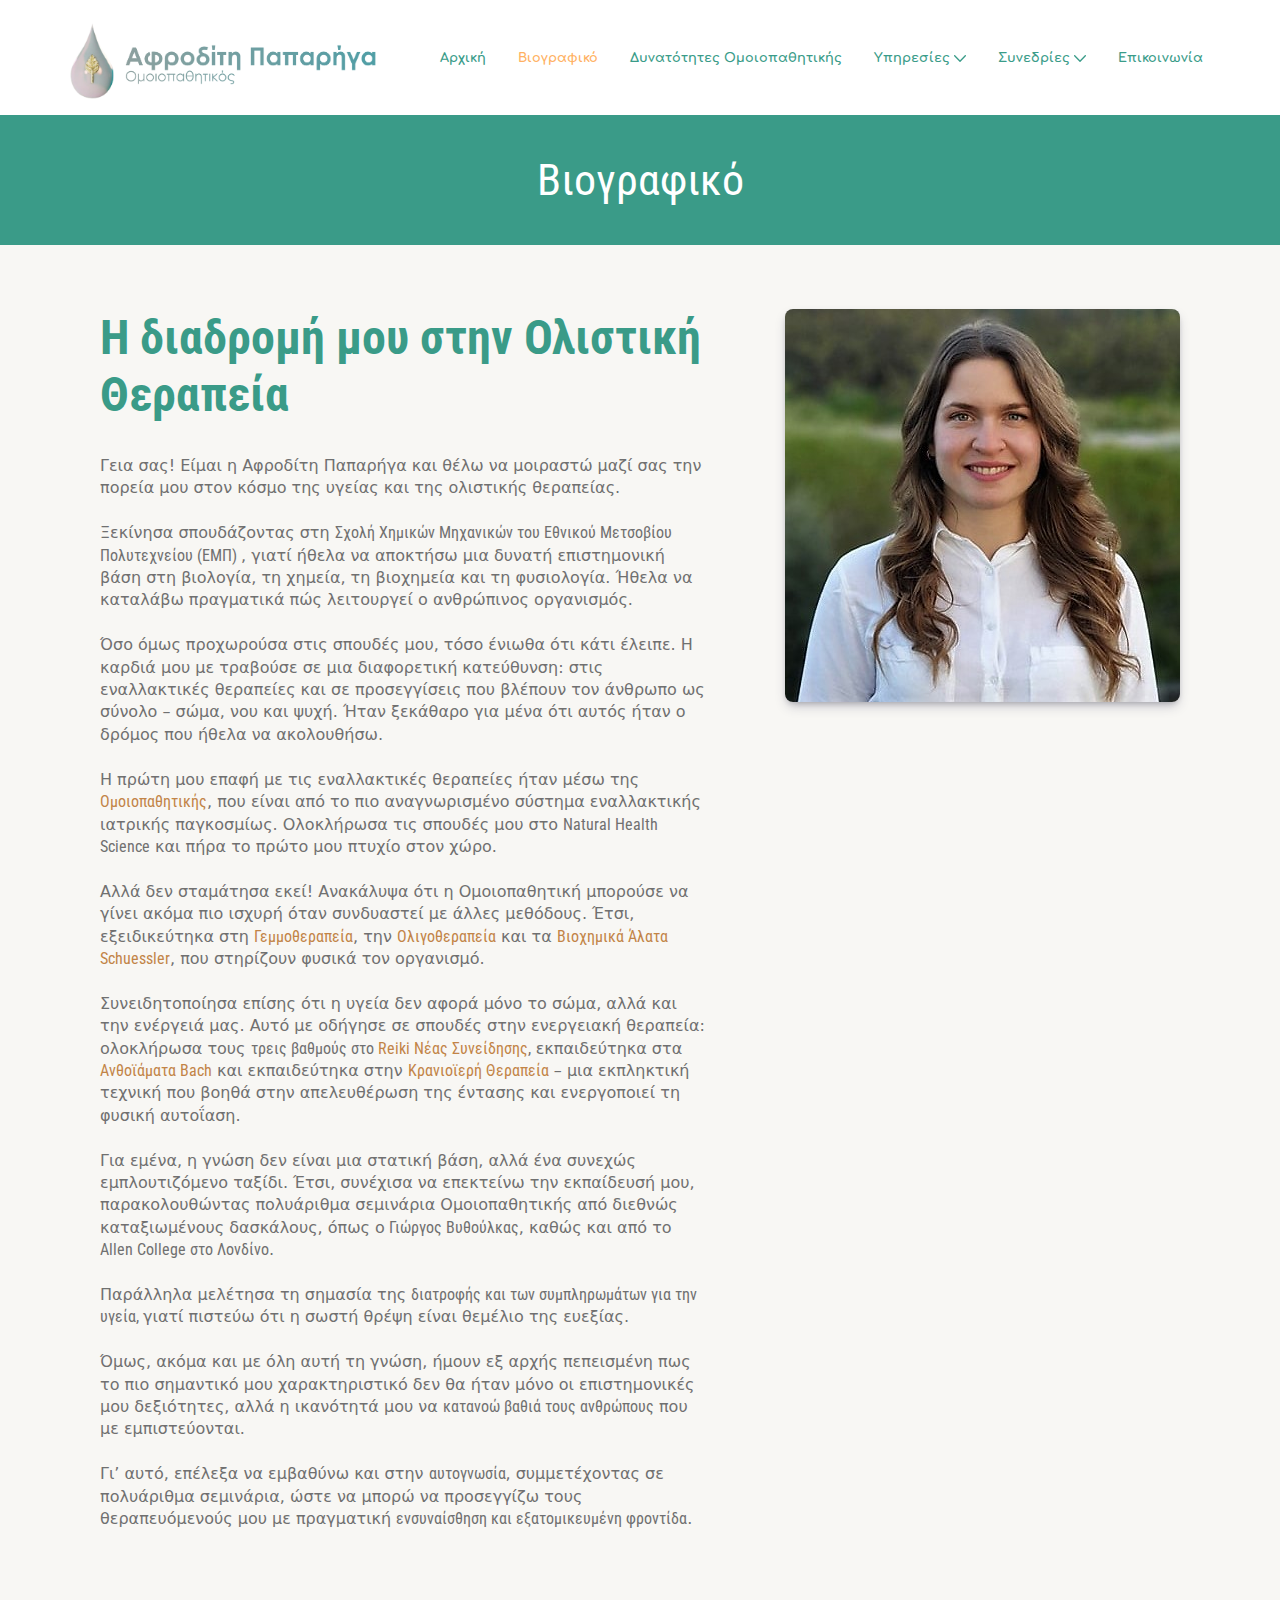
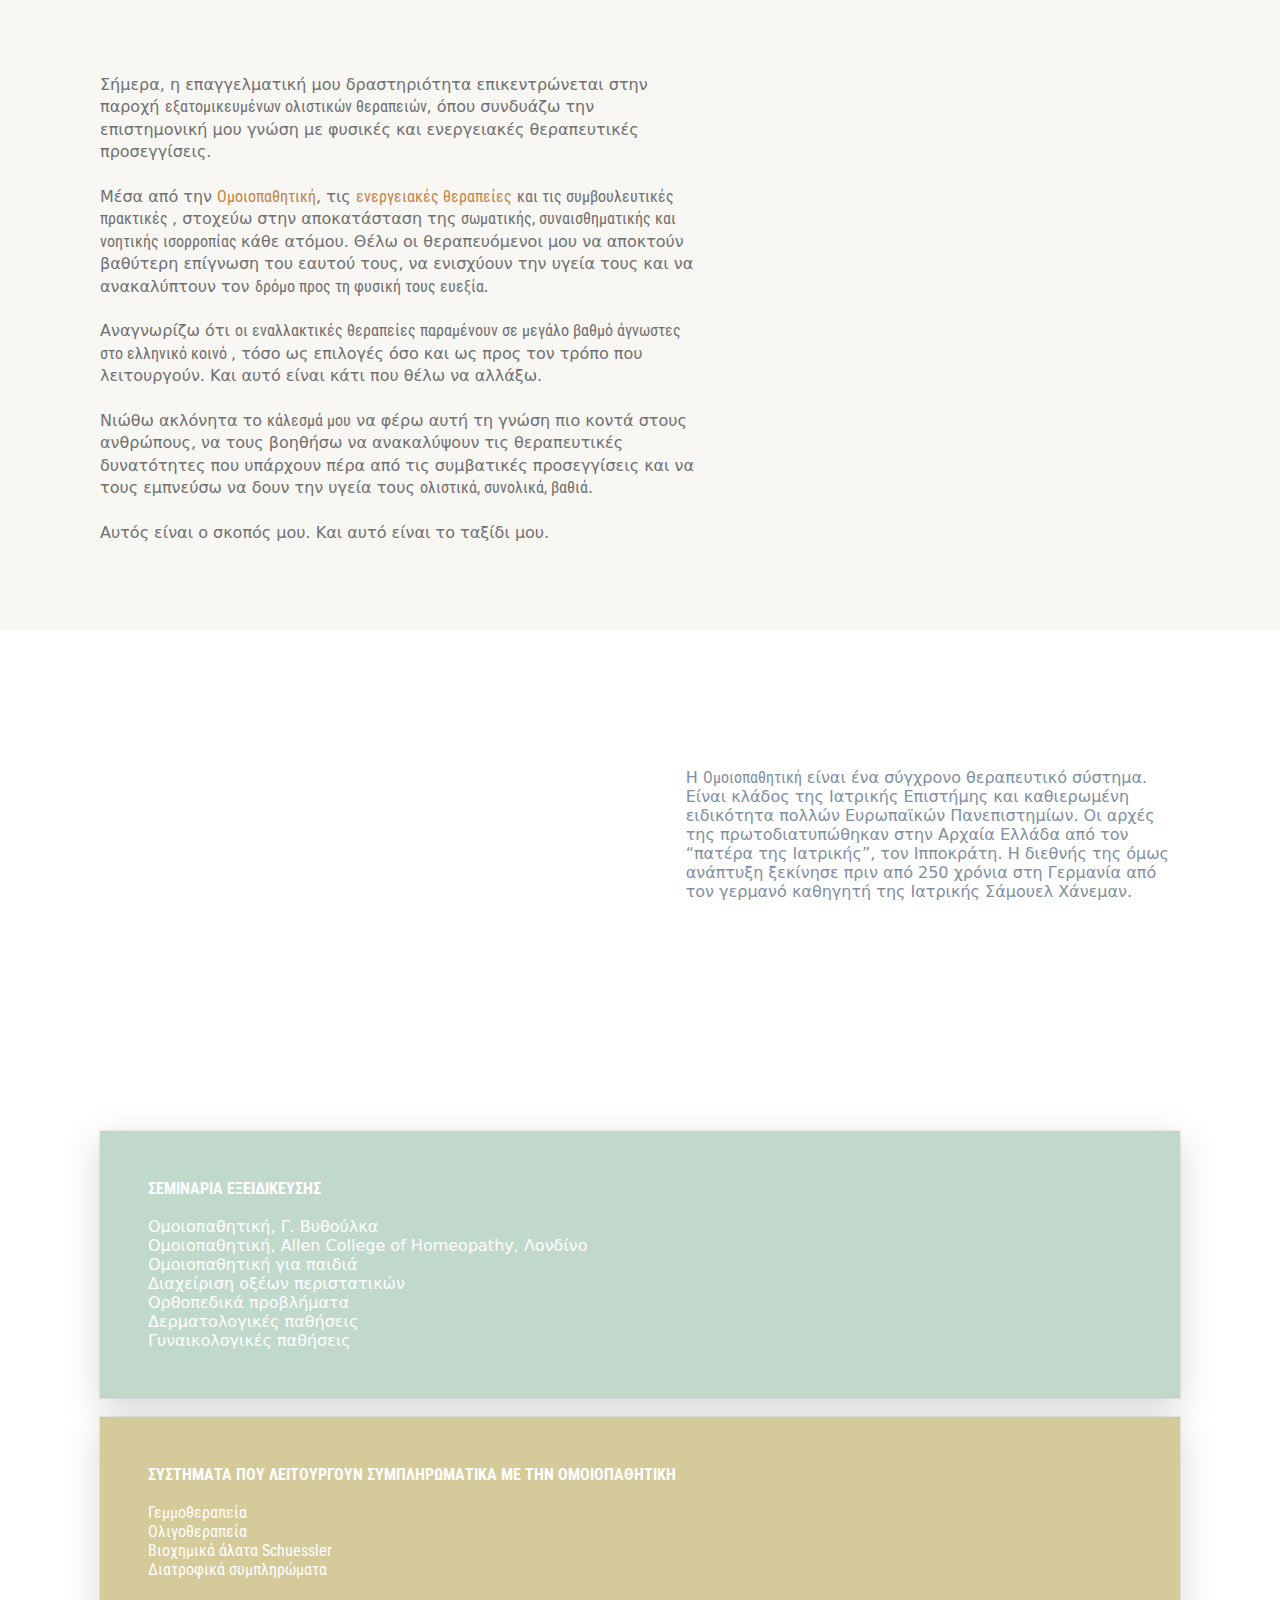
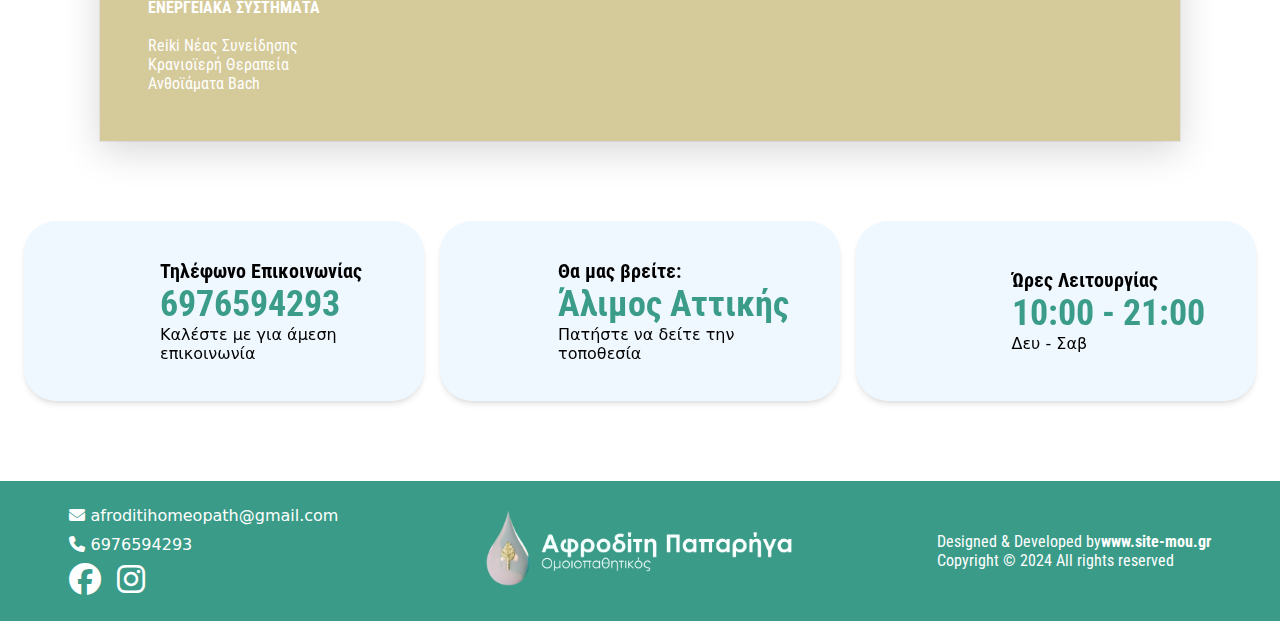
==== commit 449e5d8e: "email form" ====
--- a/bio.html
+++ b/bio.html
@@ -161,8 +161,10 @@
                     μου στον κόσμο της υγείας και της ολιστικής θεραπείας.
                     <br><br>
                                         
-                    Ξεκίνησα σπουδάζοντας στη Σχολή Χημικών Μηχανικών του Εθνικού Μετσοβίου
-                    Πολυτεχνείου (ΕΜΠ), γιατί ήθελα να αποκτήσω μια δυνατή επιστημονική βάση στη
+                    Ξεκίνησα σπουδάζοντας στη <b>
+                        Σχολή Χημικών Μηχανικών του Εθνικού Μετσοβίου
+                        Πολυτεχνείου (ΕΜΠ)
+                    </b>, γιατί ήθελα να αποκτήσω μια δυνατή επιστημονική βάση στη
                     βιολογία, τη χημεία, τη βιοχημεία και τη φυσιολογία. Ήθελα να καταλάβω πραγματικά
                     πώς λειτουργεί ο ανθρώπινος οργανισμός.
                     
@@ -173,38 +175,40 @@
                     ξεκάθαρο για μένα ότι αυτός ήταν ο δρόμος που ήθελα να ακολουθήσω.
                     
                     <br><br>
-                    Η πρώτη μου επαφή με τις εναλλακτικές θεραπείες ήταν μέσω της Ομοιοπαθητικής,
+                    Η πρώτη μου επαφή με τις εναλλακτικές θεραπείες ήταν μέσω της <a href="services/omoiopathitiki.html"><b>Ομοιοπαθητικής</b></a>,
                     που είναι από τo πιο αναγνωρισμένo σύστημα εναλλακτικής ιατρικής παγκοσμίως.
-                    Ολοκλήρωσα τις σπουδές μου στο Natural Health Science και πήρα το πρώτο μου
+                    Ολοκλήρωσα τις σπουδές μου στο <b>Natural Health Science</b> και πήρα το πρώτο μου
                     πτυχίο στον χώρο.
                     
                     <br><br>
                     Αλλά δεν σταμάτησα εκεί! Ανακάλυψα ότι η Ομοιοπαθητική μπορούσε να γίνει ακόμα
                     πιο ισχυρή όταν συνδυαστεί με άλλες μεθόδους. Έτσι, εξειδικεύτηκα στη
-                    Γεμμοθεραπεία, την Ολιγοθεραπεία και τα Βιοχημικά Άλατα Schuessler, που
+                    <a href="services/fisiki_upostiriksi.html#gemotherapy"><b>Γεμμοθεραπεία</b></a>, την <a href="services/fisiki_upostiriksi.html#oligotherapy"><b>Ολιγοθεραπεία</b></a> και τα <a href="services/fisiki_upostiriksi.html#alata"><b>Βιοχημικά Άλατα Schuessler</b></a>, που
                     στηρίζουν φυσικά τον οργανισμό.
                     <br><br>
                     Συνειδητοποίησα επίσης ότι η υγεία δεν αφορά μόνο το σώμα, αλλά και την ενέργειά
                     μας. Αυτό με οδήγησε σε σπουδές στην ενεργειακή θεραπεία: ολοκλήρωσα τους
-                    τρεις βαθμούς στο Reiki Νέας Συνείδησης, εκπαιδεύτηκα στα Ανθοϊάματα Bach
-                    και εκπαιδεύτηκα στην Κρανιοϊερή Θεραπεία – μια εκπληκτική τεχνική που βοηθά
+                    <b>τρεις βαθμούς στο <a href="services/energiakes_therapeies.html#reiki">Reiki Νέας Συνείδησης</a>,</b> εκπαιδεύτηκα στα <a href="services/energiakes_therapeies.html#bach"><b>Ανθοϊάματα Bach</b></a>
+                    και εκπαιδεύτηκα στην <a href="services/energiakes_therapeies.html#kranioieri"><b>Κρανιοϊερή Θεραπεία</b></a> – μια εκπληκτική τεχνική που βοηθά
                     στην απελευθέρωση της έντασης και ενεργοποιεί τη φυσική αυτοΐαση.
                     <br><br>
                     Για εμένα, η γνώση δεν είναι μια στατική βάση, αλλά ένα συνεχώς εμπλουτιζόμενο
                     ταξίδι. Έτσι, συνέχισα να επεκτείνω την εκπαίδευσή μου, παρακολουθώντας
                     πολυάριθμα σεμινάρια Ομοιοπαθητικής από διεθνώς καταξιωμένους δασκάλους,
-                    όπως ο Γιώργος Βυθούλκας, καθώς και από το Allen College στο Λονδίνο.
-                    <br><br>
-                    Παράλληλα μελέτησα τη σημασία της διατροφής και των συμπληρωμάτων για την
-υγεία, γιατί πιστεύω ότι η σωστή θρέψη είναι θεμέλιο της ευεξίας.
+                    όπως ο<b> Γιώργος Βυθούλκας</b>, καθώς και από το <b>Allen College στο Λονδίνο</b>.
+                    <br><br>
+                    Παράλληλα μελέτησα τη σημασία της <b>
+                        διατροφής και των συμπληρωμάτων για την
+                        υγεία,
+                    </b> γιατί πιστεύω ότι η σωστή θρέψη είναι θεμέλιο της ευεξίας.
                     <br><br>
                     Όμως, ακόμα και με όλη αυτή τη γνώση, ήμουν εξ αρχής πεπεισμένη πως το πιο
 σημαντικό μου χαρακτηριστικό δεν θα ήταν μόνο οι επιστημονικές μου δεξιότητες,
-αλλά η ικανότητά μου να κατανοώ βαθιά τους ανθρώπους που με εμπιστεύονται.  
-                    <br><br>
-                    Γι’ αυτό, επέλεξα να εμβαθύνω και στην αυτογνωσία, συμμετέχοντας σε πολυάριθμα
+αλλά η ικανότητά μου να <b>κατανοώ βαθιά τους ανθρώπους</b> που με εμπιστεύονται.  
+                    <br><br>
+                    Γι’ αυτό, επέλεξα να εμβαθύνω και στην <b>αυτογνωσία</b>, συμμετέχοντας σε πολυάριθμα
 σεμινάρια, ώστε να μπορώ να προσεγγίζω τους θεραπευόμενούς μου με πραγματική
-ενσυναίσθηση και εξατομικευμένη φροντίδα.
+<b>ενσυναίσθηση και εξατομικευμένη φροντίδα</b>.
                     <br><br>
                 </p>
                 <div class="liga-logia"> 
@@ -212,27 +216,33 @@
     
                     <p>
                         Σήμερα, η επαγγελματική μου δραστηριότητα επικεντρώνεται στην παροχή
-                        εξατομικευμένων ολιστικών θεραπειών, όπου συνδυάζω την επιστημονική μου
+                        <b>εξατομικευμένων ολιστικών θεραπειών</b>, όπου συνδυάζω την επιστημονική μου
                         γνώση με φυσικές και ενεργειακές θεραπευτικές προσεγγίσεις.
                         <br><br>
                                             
-                        Μέσα από την Ομοιοπαθητική, τις ενεργειακές θεραπείες και τις συμβουλευτικές
-                        πρακτικές, στοχεύω στην αποκατάσταση της σωματικής, συναισθηματικής και
-                        νοητικής ισορροπίας κάθε ατόμου. Θέλω οι θεραπευόμενοι μου να αποκτούν
+                        Μέσα από την <a href="services/omoiopathitiki.html"><b>Ομοιοπαθητική</b></a>, τις <a href="services/energiakes_therapeies.html"><b>ενεργειακές θεραπείες</b></a> <b>
+                            και τις συμβουλευτικές
+                            πρακτικές
+                        </b>, στοχεύω στην αποκατάσταση της <b>
+                            σωματικής, συναισθηματικής και
+                            νοητικής ισορροπίας
+                        </b> κάθε ατόμου. Θέλω οι θεραπευόμενοι μου να αποκτούν
     
                         βαθύτερη επίγνωση του εαυτού τους, να ενισχύουν την υγεία τους και να
-                        ανακαλύπτουν τον δρόμο προς τη φυσική τους ευεξία.
+                        ανακαλύπτουν τον <b>δρόμο προς τη φυσική τους ευεξία</b>.
                         
                         <br><br>
-                        Αναγνωρίζω ότι οι εναλλακτικές θεραπείες παραμένουν σε μεγάλο βαθμό
-                        άγνωστες στο ελληνικό κοινό, τόσο ως επιλογές όσο και ως προς τον τρόπο που
+                        Αναγνωρίζω ότι <b>
+                            οι εναλλακτικές θεραπείες παραμένουν σε μεγάλο βαθμό
+                            άγνωστες στο ελληνικό κοινό
+                        </b>, τόσο ως επιλογές όσο και ως προς τον τρόπο που
                         λειτουργούν. Και αυτό είναι κάτι που θέλω να αλλάξω.
                         
                         <br><br>
-                        Νιώθω ακλόνητα το κάλεσμά μου να φέρω αυτή τη γνώση πιο κοντά στους
+                        Νιώθω ακλόνητα το <b>κάλεσμά μου</b> να φέρω αυτή τη γνώση πιο κοντά στους
                         ανθρώπους, να τους βοηθήσω να ανακαλύψουν τις θεραπευτικές δυνατότητες που
                         υπάρχουν πέρα από τις συμβατικές προσεγγίσεις και να τους εμπνεύσω να δουν την
-                        υγεία τους ολιστικά, συνολικά, βαθιά.
+                        υγεία τους <b>ολιστικά, συνολικά, βαθιά</b>.
                         
                         <br><br>
                         Αυτός είναι ο σκοπός μου. Και αυτό είναι το ταξίδι μου.
--- a/bio.css
+++ b/bio.css
@@ -105,6 +105,14 @@
 .orange a:hover{
     color: #3A9B88;
 }
+.liga-logia p a{
+    text-decoration: none;
+    color: #C28447;
+    transition: color 0.3s ease;
+}
+.liga-logia p a:hover{
+    color: #79532d;
+}
 @media (max-width: 1000px) {
     .about-container{
         flex-direction: column-reverse;
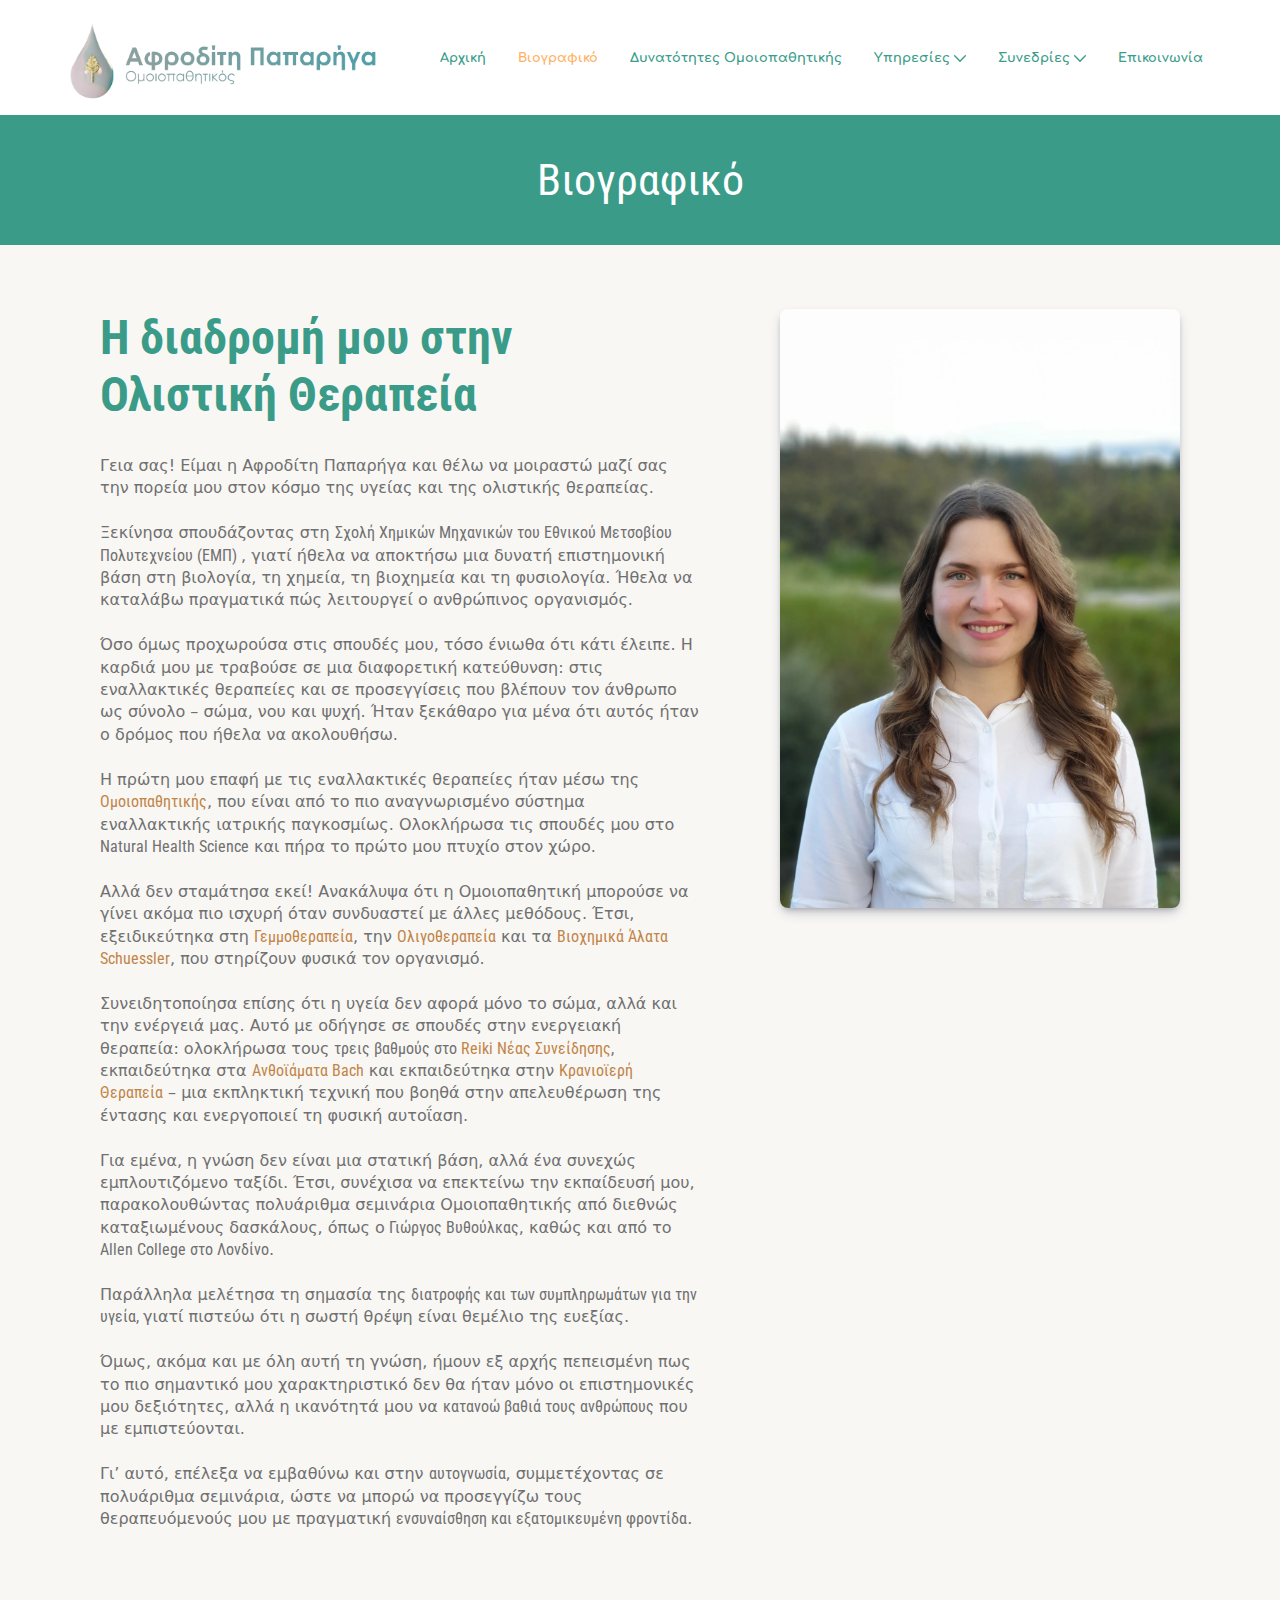
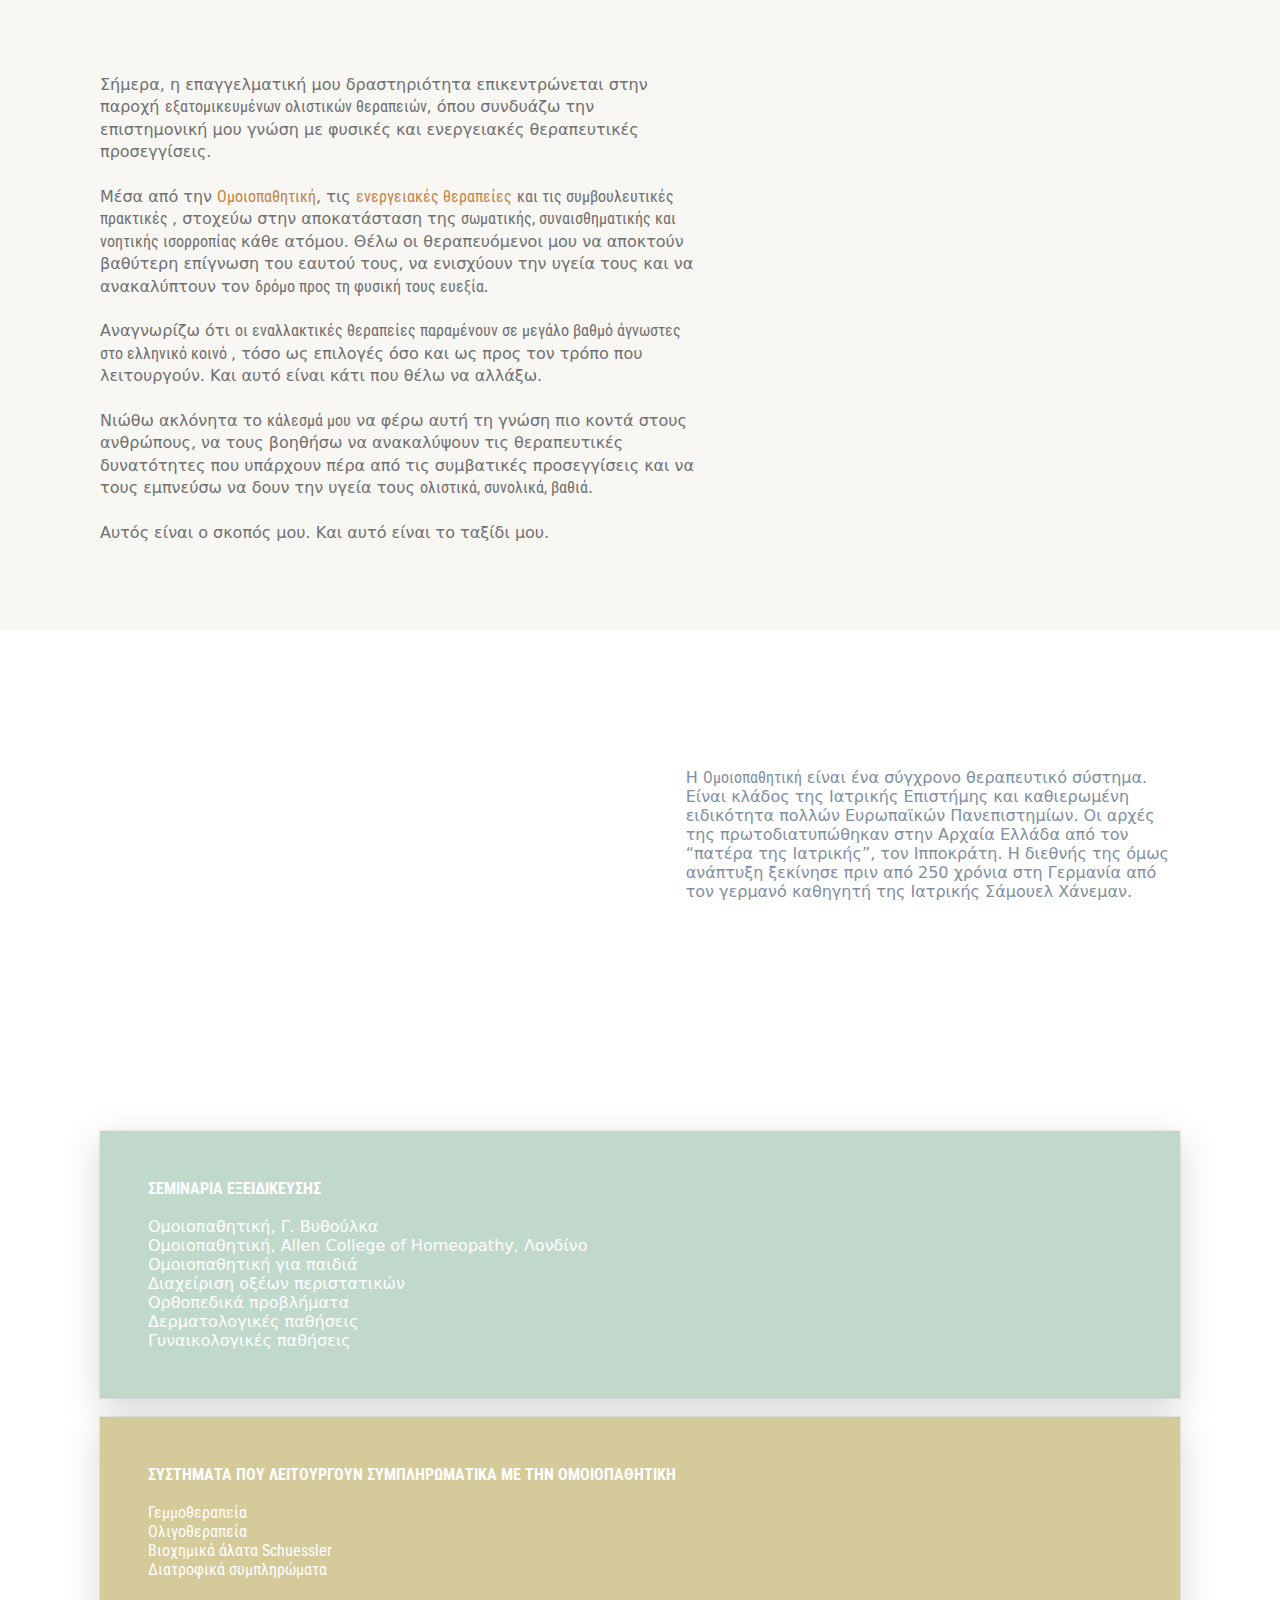
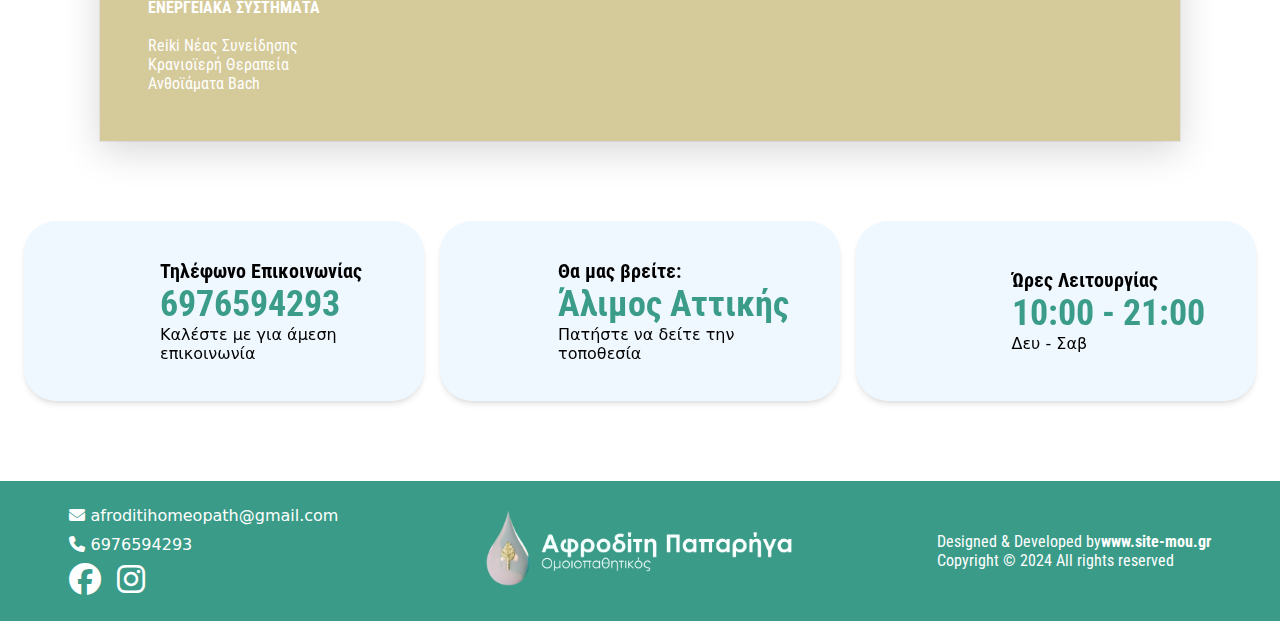
==== commit 9f487bb2: "final content" ====
--- a/bio.html
+++ b/bio.html
@@ -1,25 +1,27 @@
 <!DOCTYPE html>
 <html lang="en">
     <head>
-        <!-- SEO Meta Tags -->
-    <title> Αφροδίτη Παπαρήγα | Βιογραφικό</title>
+         <!-- SEO Meta Tags -->
+    <title>Αφροδίτη Παπαρήγα | Βιογραφικό</title>
     <meta name="description" content="Η Αφροδίτη Παπαρήγα, εξειδικευμένη ομοιοπαθητικός, προσφέρει φυσικές θεραπείες και εξατομικευμένη φροντίδα για την αποκατάσταση της υγείας σας. Κλείστε ραντεβού σήμερα!">
-    <meta name="keywords" content="βιογραφικό, επαγγελματικό προφίλ, εμπειρία, ολιστική υγεία, ομοιοπαθητική, εναλλακτικές θεραπείες, φυσικές θεραπείες, θεραπευτής, ειδικός υγείας, προσωπική διαδρομή, επαγγελματική πορεία">
+    <meta name="keywords" content="ομοιοπαθητικός, φυσικές θεραπείες, ομοιοπαθητική, ολιστική υγεία, Αθήνα">
     <meta name="author" content="Αφροδίτη Παπαρήγα">
 
     <!-- Open Graph / Facebook -->
     <meta property="og:type" content="website">
-    <meta property="og:url" content="https://homeopath-afroditi.netlify.app/bio">
-    <meta property="og:title" content="Βιογραφικό">
+    <meta property="og:url" content="https://www.omoiopathitikospapariga.gr/bio">
+    <meta property="og:title" content="Ομοιοπαθητικός Αφροδίτη Παπαρήγα - Φυσικές Θεραπείες & Ολιστική Υγεία">
     <meta property="og:description" content="Εξειδικευμένη ομοιοπαθητικός, προσφέροντας εξατομικευμένες θεραπείες για τη φυσική αποκατάσταση της ισορροπίας του οργανισμού.">
-    <meta property="og:image" content="https://homeopath-afroditi.netlify.app/images/logo3.png">
+    <meta property="og:image" content="https://www.omoiopathitikospapariga.gr/images/logo3.png">
+    <meta property="og:locale" content="el_GR">
+    <meta property="og:site_name" content="Homeopath Afroditi">
 
     <!-- Twitter -->
     <meta property="twitter:card" content="summary_large_image">
-    <meta property="twitter:url" content="https://homeopath-afroditi.netlify.app/bio">
+    <meta property="twitter:url" content="https://www.omoiopathitikospapariga.gr/bio">
     <meta property="twitter:title" content="Ομοιοπαθητικός Αφροδίτη Παπαρήγα - Φυσικές Θεραπείες & Ολιστική Υγεία">
     <meta property="twitter:description" content="Εξειδικευμένη ομοιοπαθητικός, προσφέροντας εξατομικευμένες θεραπείες για τη φυσική αποκατάσταση της ισορροπίας του οργανισμού.">
-    <meta property="twitter:image" content="https://homeopath-afroditi.netlify.app/images/logo3.png">
+    <meta property="twitter:image" content="https://www.omoiopathitikospapariga.gr/images/logo3.png">
 
     <!-- Structured Data -->
     <script type="application/ld+json">
@@ -31,20 +33,25 @@
         "description": "Εξειδικευμένη ομοιοπαθητικός με εμπειρία στην ολιστική προσέγγιση της υγείας, προσφέροντας εξατομικευμένες θεραπείες για τη φυσική αποκατάσταση της ισορροπίας του οργανισμού.",
         "email": "afroditihomeopath@gmail.com",
         "telephone": "+306976594293",
-        "url": "https://homeopath-afroditi.netlify.app/",
+        "url": "https://www.omoiopathitikospapariga.gr/",
         "sameAs": [
             "https://www.instagram.com/homeopath_afroditi/",
             "https://www.facebook.com/profile.php?id=100091454679012"
-        ]
+        ],
+        "address": {
+            "@type": "PostalAddress",
+            "addressLocality": "Αθήνα",
+            "addressCountry": "GR"
+        }
         }
     </script>
 
-        <!-- Breadcrumb Schema -->
-        <script src="breadcrumb-schema.js"></script>
-
-        <!-- Sitemap and Robots -->
-        <link rel="sitemap" type="application/xml" title="Sitemap" href="https://homeopath-afroditi.netlify.app/sitemap.xml">
-        <meta name="robots" content="index, follow">
+    <!-- Breadcrumb Schema -->
+    <script src="breadcrumb-schema.js"></script>
+
+    <!-- Sitemap and Robots -->
+    <link rel="sitemap" type="application/xml" title="Sitemap" href="https://www.omoiopathitikospapariga.gr/sitemap.xml">
+    <meta name="robots" content="index, follow">
     
     <!-- Favicon -->
     <link rel="icon" href="images/favicon.png" type="image/x-icon">
@@ -250,7 +257,7 @@
                     </p>
                 </div>
             </div>
-            <img src="images/profile.jpg" alt="Papariga profile photo">
+            <img src="images/profile.webp" alt="Papariga profile photo">
         </div>
         <div class="about-container">
 
--- a/styles.css
+++ b/styles.css
@@ -728,6 +728,9 @@
 .tab h3{
     margin-bottom: 1rem;
 }
+.tab h5{
+    color: rgb(51, 51, 51);
+}
 .tab h6{
     color: #3A9B88;
     transition: all 0.3s ease;
@@ -752,21 +755,21 @@
 .image-container{
     height: 200px;
     width: 100%;
-    background-image: url(images/homeopathy.png);
+    background-image: url(images/homeopathy.webp);
     background-size: cover;
     background-position: center;
 }
 .image-container1{
     height: 200px;
     width: 100%;
-    background-image: url(images/Gemotherapy.jpg);
+    background-image: url(images/Gemotherapy.webp);
     background-size: cover;
     background-position: center;
 }
 .image-container2{
     height: 200px;
     width: 100%;
-    background-image: url(images/reiki.png);
+    background-image: url(images/reiki.webp);
     background-size: cover;
     background-position: center;
 }
